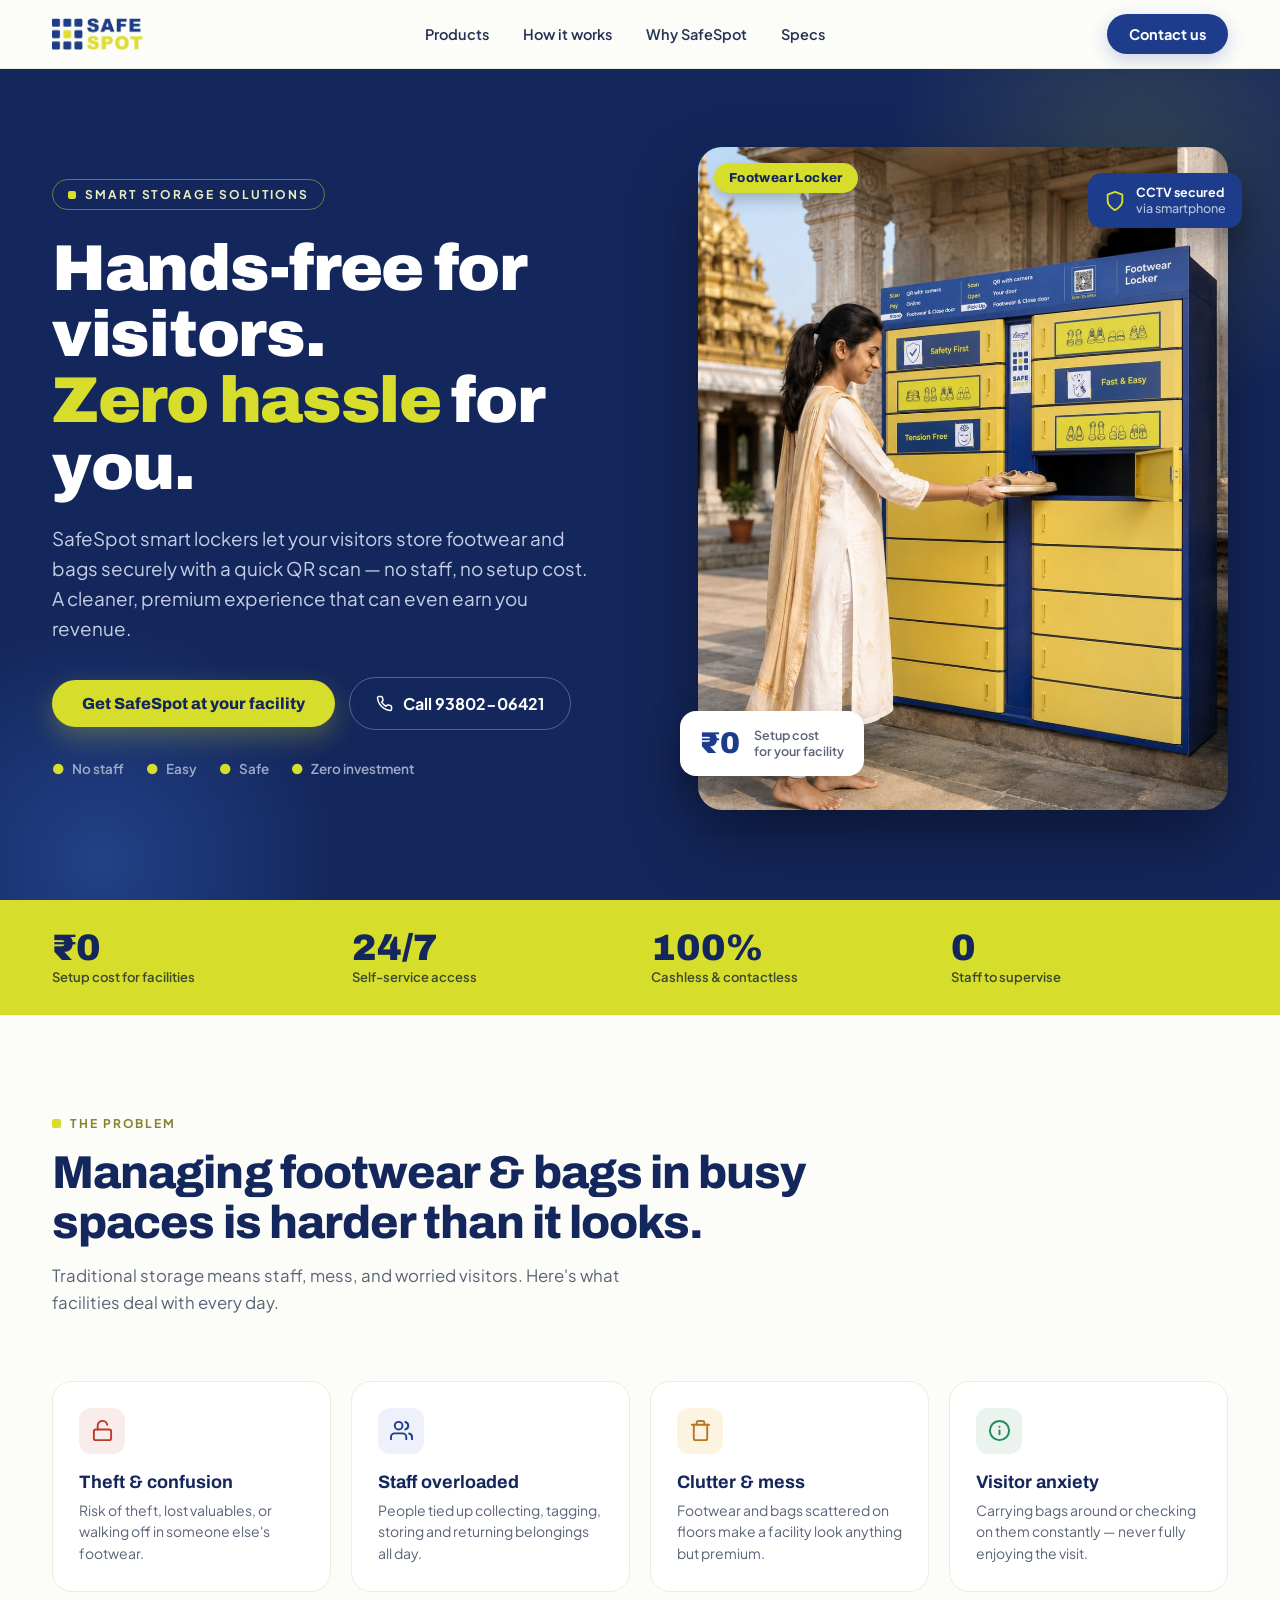
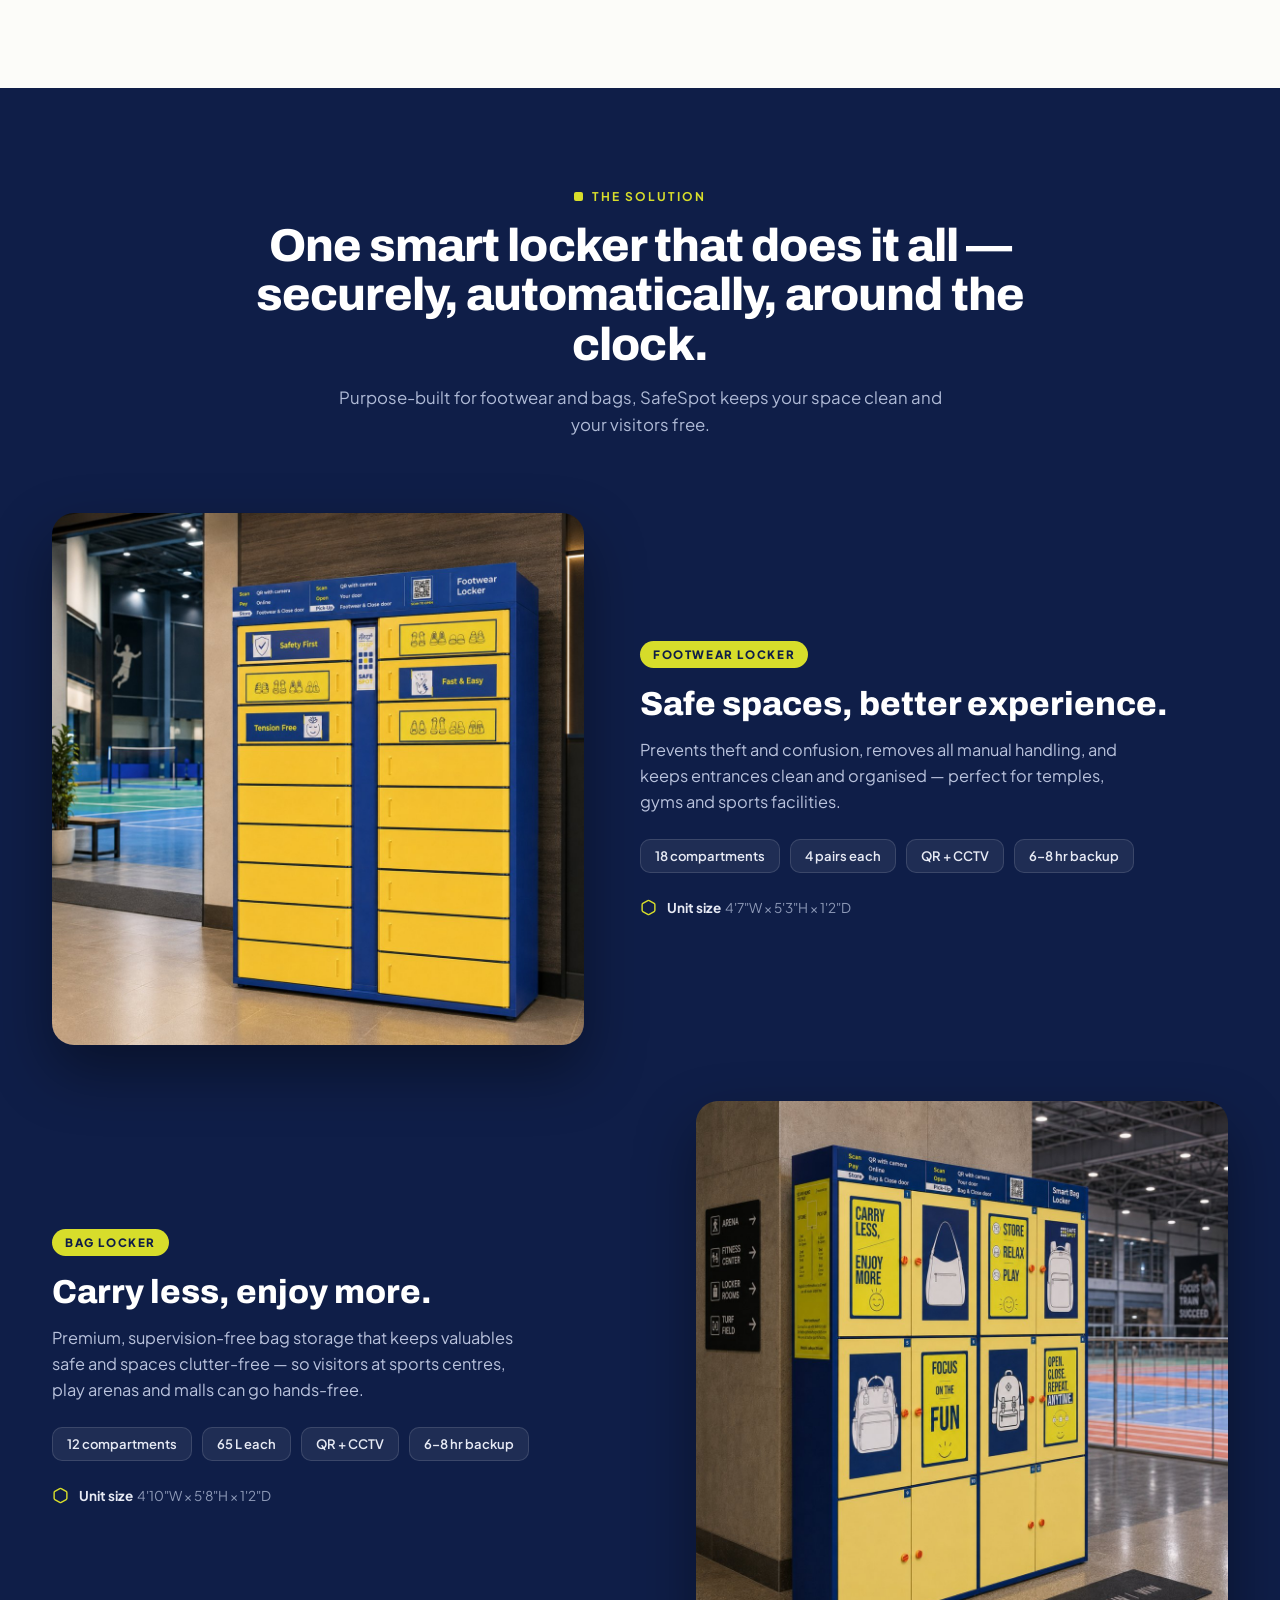
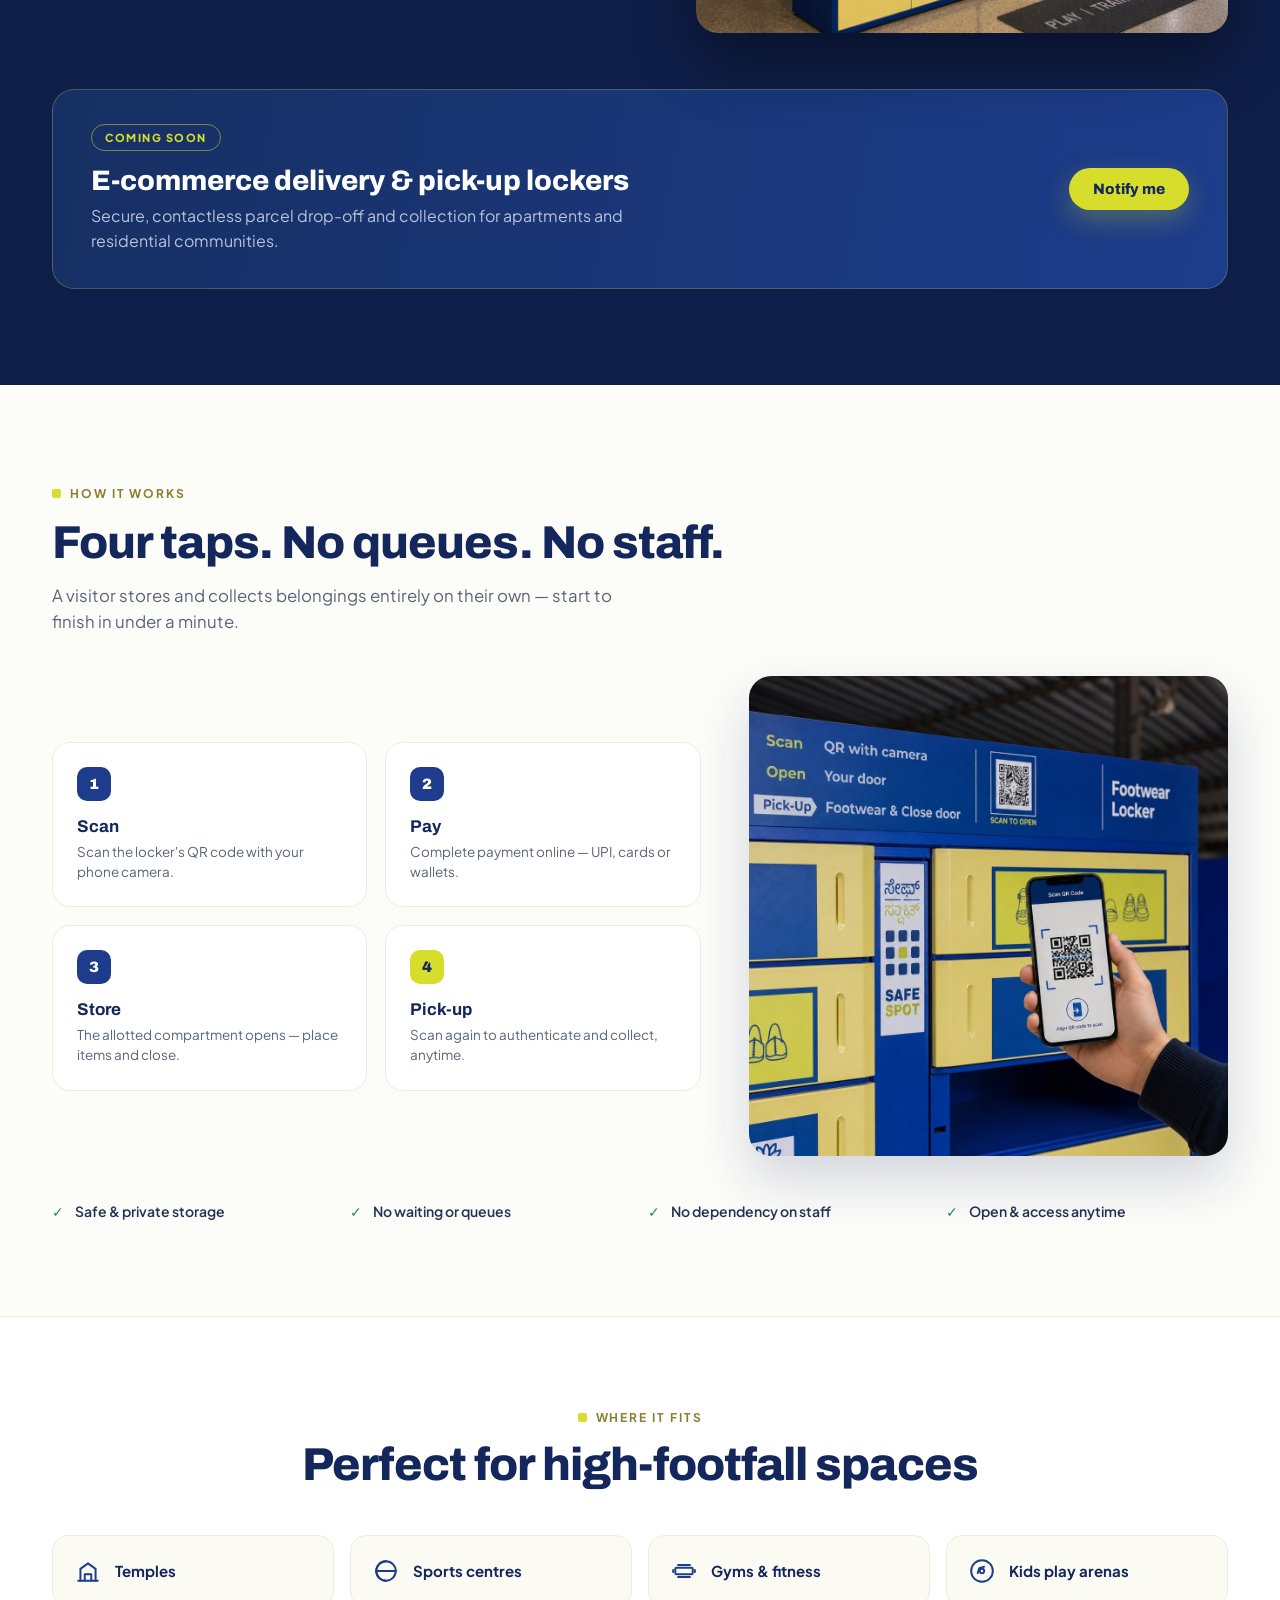
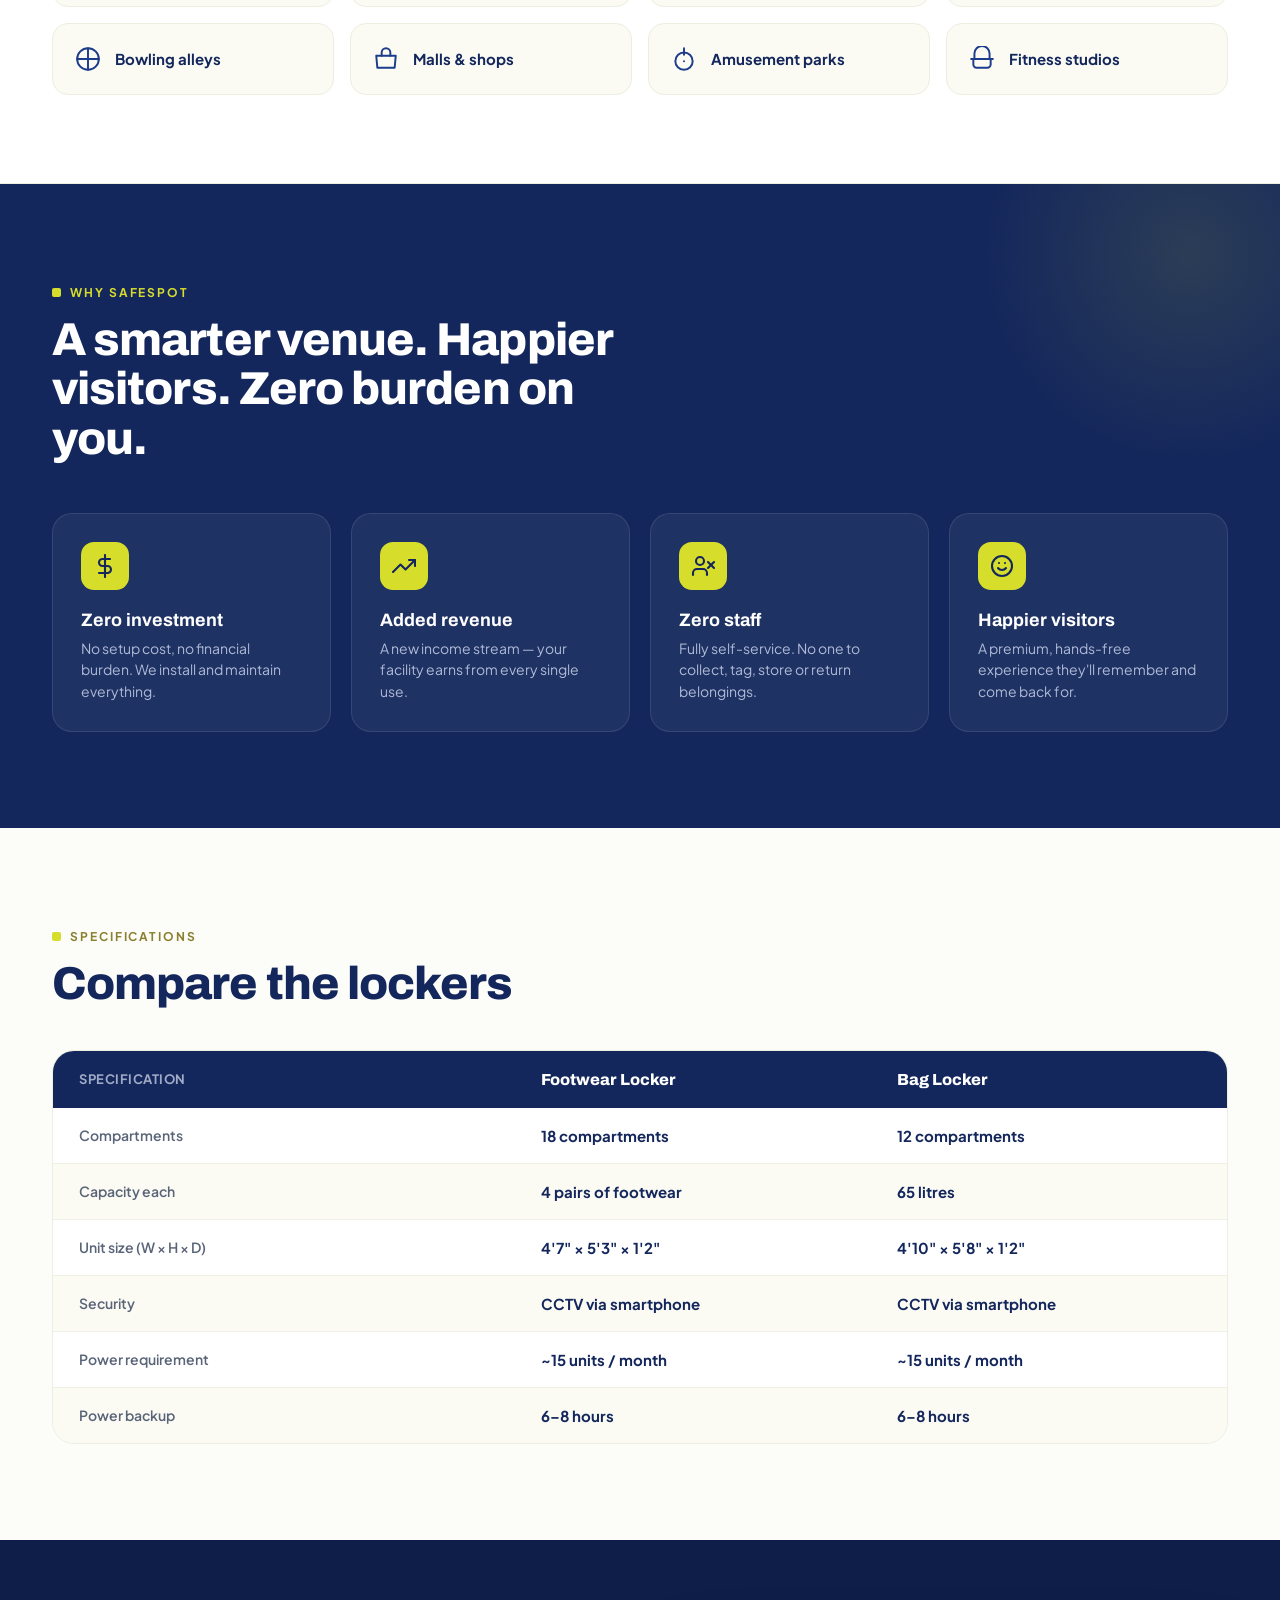
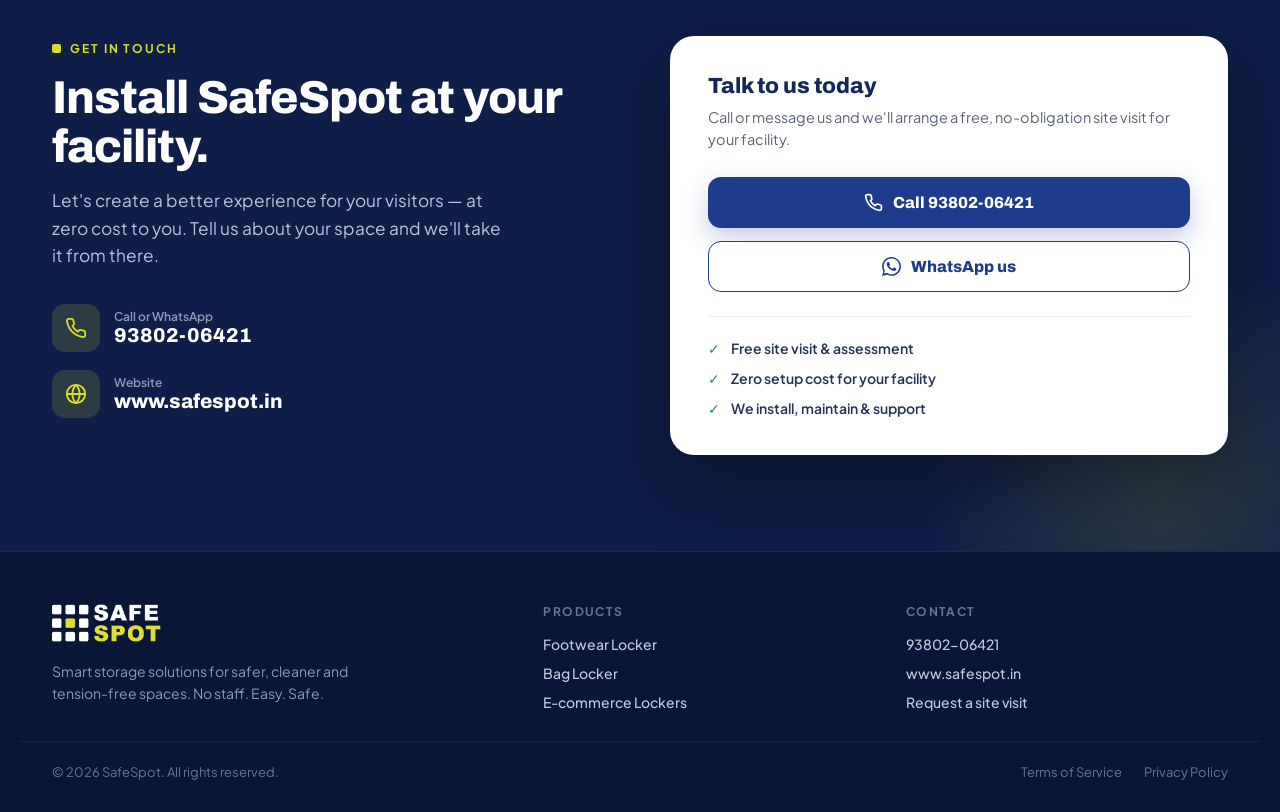
==== index.html @ 0acc73a3 "Initial site upload" ====
<!DOCTYPE html>
<html lang="en">
<head>
  <meta charset="utf-8">
  <meta name="viewport" content="width=device-width, initial-scale=1">
  <title>SafeSpot — Smart Self-Service Lockers for Footwear & Bags</title>
  <meta name="description" content="SafeSpot smart lockers let your visitors store footwear and bags securely with a quick QR scan — no staff, no setup cost. Zero investment for your facility.">

  <!-- Open Graph / social preview -->
  <meta property="og:title" content="SafeSpot — Smart Self-Service Lockers">
  <meta property="og:description" content="Hands-free for visitors. Zero hassle for you. Smart footwear & bag lockers at zero setup cost.">
  <meta property="og:type" content="website">
  <meta property="og:url" content="https://www.safespot.in">
  <meta property="og:image" content="https://www.safespot.in/assets/footwear-hero.jpg">

  <link rel="icon" type="image/png" href="assets/safespot-logo-crop.png">

  <!--
    PHONE NUMBER appears in 5 places below (hero CTA, contact link, contact card
    Call + WhatsApp buttons, footer). To change it, search this file for the digits
    "9380206421" (links) and "93802-06421" (display text) and update all occurrences.
  -->

  <link rel="preconnect" href="https://fonts.googleapis.com">
  <link rel="preconnect" href="https://fonts.gstatic.com" crossorigin>
  <link href="https://fonts.googleapis.com/css2?family=Archivo:wght@600;700;800;900&family=Plus+Jakarta+Sans:wght@400;500;600;700&display=swap" rel="stylesheet">
  <link rel="stylesheet" href="styles.css">
</head>
<body>

  <!-- ===================== NAV ===================== -->
  <header class="site-header">
    <nav class="container nav">
      <a href="#top" class="nav__logo"><img src="assets/safespot-logo-crop.png" alt="SafeSpot"></a>
      <div class="nav__links">
        <a href="#products">Products</a>
        <a href="#how">How it works</a>
        <a href="#why">Why SafeSpot</a>
        <a href="#specs">Specs</a>
      </div>
      <a href="#contact" class="btn btn--navy-pill">Contact us</a>
    </nav>
  </header>

  <!-- ===================== HERO ===================== -->
  <section id="top" class="hero">
    <span class="hero__glow hero__glow--lime" aria-hidden="true"></span>
    <span class="hero__glow hero__glow--blue" aria-hidden="true"></span>
    <div class="container hero__grid">
      <div class="hero__copy">
        <div class="eyebrow eyebrow--pill">
          <span class="eyebrow__dot"></span>
          <span class="eyebrow__text eyebrow__text--lime">Smart Storage Solutions</span>
        </div>
        <h1 class="hero__title">Hands-free for visitors.<br><span class="accent">Zero hassle</span> for you.</h1>
        <p class="hero__sub">SafeSpot smart lockers let your visitors store footwear and bags securely with a quick QR scan — no staff, no setup cost. A cleaner, premium experience that can even earn you revenue.</p>
        <div class="hero__cta cta-row">
          <a href="#contact" class="btn btn--lime">Get SafeSpot at your facility</a>
          <a href="tel:+919380206421" class="btn btn--ghost">
            <svg width="17" height="17" viewBox="0 0 24 24" fill="none" stroke="currentColor" stroke-width="2.1" stroke-linecap="round" stroke-linejoin="round"><path d="M22 16.92v3a2 2 0 0 1-2.18 2 19.79 19.79 0 0 1-8.63-3.07 19.5 19.5 0 0 1-6-6 19.79 19.79 0 0 1-3.07-8.67A2 2 0 0 1 4.11 2h3a2 2 0 0 1 2 1.72c.13.96.36 1.9.69 2.81a2 2 0 0 1-.45 2.11L8.09 9.91a16 16 0 0 0 6 6l1.27-1.27a2 2 0 0 1 2.11-.45c.91.33 1.85.56 2.81.69A2 2 0 0 1 22 16.92z"/></svg>
            Call 93802-06421
          </a>
        </div>
        <div class="hero__trust">
          <span><span class="bullet">●</span> No staff</span>
          <span><span class="bullet">●</span> Easy</span>
          <span><span class="bullet">●</span> Safe</span>
          <span><span class="bullet">●</span> Zero investment</span>
        </div>
      </div>
      <div class="hero__media">
        <div class="hero__image hero__carousel" aria-label="SafeSpot lockers in use">
          <div class="hero__track">
            <figure class="hero__slide">
              <img src="assets/footwear-hero.jpg" alt="Visitor using a SafeSpot footwear locker">
              <figcaption class="hero__slide-label">Footwear Locker</figcaption>
            </figure>
            <figure class="hero__slide">
              <img src="assets/bag-hero.jpg" alt="Visitor using a SafeSpot bag locker">
              <figcaption class="hero__slide-label">Bag Locker</figcaption>
            </figure>
          </div>
        </div>
        <div class="hero__badge hero__badge--cost">
          <div class="hero__badge-num">₹0</div>
          <div class="hero__badge-label">Setup cost<br>for your facility</div>
        </div>
        <div class="hero__badge hero__badge--secure">
          <svg width="22" height="22" viewBox="0 0 24 24" fill="none" stroke="#D7DD2B" stroke-width="2" stroke-linecap="round" stroke-linejoin="round"><path d="M12 22s8-4 8-10V5l-8-3-8 3v7c0 6 8 10 8 10z"/></svg>
          <div>CCTV secured<br><span class="muted">via smartphone</span></div>
        </div>
      </div>
    </div>
  </section>

  <!-- ===================== STATS BAND ===================== -->
  <section class="stats">
    <div class="container stats__grid">
      <div class="stat"><div class="stat__num">₹0</div><div class="stat__label">Setup cost for facilities</div></div>
      <div class="stat"><div class="stat__num">24/7</div><div class="stat__label">Self-service access</div></div>
      <div class="stat"><div class="stat__num">100%</div><div class="stat__label">Cashless &amp; contactless</div></div>
      <div class="stat"><div class="stat__num">0</div><div class="stat__label">Staff to supervise</div></div>
    </div>
  </section>

  <!-- ===================== PROBLEM ===================== -->
  <section class="section problem">
    <div class="container problem__head">
      <div class="eyebrow"><span class="eyebrow__dot"></span><span class="eyebrow__text eyebrow__text--olive">The problem</span></div>
      <h2 class="section__title">Managing footwear &amp; bags in busy spaces is harder than it looks.</h2>
      <p class="section__sub">Traditional storage means staff, mess, and worried visitors. Here's what facilities deal with every day.</p>
    </div>
    <div class="container card-grid card-grid--4">
      <article class="card">
        <div class="icon-chip" style="background:#FBECEC;">
          <svg width="23" height="23" viewBox="0 0 24 24" fill="none" stroke="#C0392B" stroke-width="2" stroke-linecap="round" stroke-linejoin="round"><rect x="3" y="11" width="18" height="11" rx="2"/><path d="M7 11V7a5 5 0 0 1 9.9-1"/></svg>
        </div>
        <h3 class="card__title">Theft &amp; confusion</h3>
        <p class="card__body">Risk of theft, lost valuables, or walking off in someone else's footwear.</p>
      </article>
      <article class="card">
        <div class="icon-chip" style="background:#EEF1FB;">
          <svg width="23" height="23" viewBox="0 0 24 24" fill="none" stroke="#1D3C8B" stroke-width="2" stroke-linecap="round" stroke-linejoin="round"><path d="M17 21v-2a4 4 0 0 0-4-4H5a4 4 0 0 0-4 4v2"/><circle cx="9" cy="7" r="4"/><path d="M23 21v-2a4 4 0 0 0-3-3.87"/><path d="M16 3.13a4 4 0 0 1 0 7.75"/></svg>
        </div>
        <h3 class="card__title">Staff overloaded</h3>
        <p class="card__body">People tied up collecting, tagging, storing and returning belongings all day.</p>
      </article>
      <article class="card">
        <div class="icon-chip" style="background:#FDF3E1;">
          <svg width="23" height="23" viewBox="0 0 24 24" fill="none" stroke="#B7791F" stroke-width="2" stroke-linecap="round" stroke-linejoin="round"><path d="M3 6h18"/><path d="M19 6v14a2 2 0 0 1-2 2H7a2 2 0 0 1-2-2V6"/><path d="M8 6V4a2 2 0 0 1 2-2h4a2 2 0 0 1 2 2v2"/></svg>
        </div>
        <h3 class="card__title">Clutter &amp; mess</h3>
        <p class="card__body">Footwear and bags scattered on floors make a facility look anything but premium.</p>
      </article>
      <article class="card">
        <div class="icon-chip" style="background:#EAF3EE;">
          <svg width="23" height="23" viewBox="0 0 24 24" fill="none" stroke="#1F8A5B" stroke-width="2" stroke-linecap="round" stroke-linejoin="round"><circle cx="12" cy="12" r="10"/><path d="M12 16v-4"/><path d="M12 8h.01"/></svg>
        </div>
        <h3 class="card__title">Visitor anxiety</h3>
        <p class="card__body">Carrying bags around or checking on them constantly — never fully enjoying the visit.</p>
      </article>
    </div>
  </section>

  <!-- ===================== PRODUCTS ===================== -->
  <section id="products" class="products">
    <div class="container products__head">
      <div class="eyebrow eyebrow--center"><span class="eyebrow__dot"></span><span class="eyebrow__text eyebrow__text--lime">The solution</span></div>
      <h2 class="section__title section__title--light">One smart locker that does it all — securely, automatically, around the clock.</h2>
      <p class="section__sub section__sub--light">Purpose-built for footwear and bags, SafeSpot keeps your space clean and your visitors free.</p>
    </div>

    <!-- Footwear -->
    <div class="container product-row__wrap">
      <div class="product-row">
        <div class="product-row__media">
          <img src="assets/footwear-product.jpg" alt="SafeSpot Footwear Locker">
        </div>
        <div class="product-row__copy">
          <span class="pill-label">Footwear Locker</span>
          <h3 class="product-row__title">Safe spaces, better experience.</h3>
          <p class="product-row__body">Prevents theft and confusion, removes all manual handling, and keeps entrances clean and organised — perfect for temples, gyms and sports facilities.</p>
          <div class="spec-chips">
            <span class="spec-chip">18 compartments</span>
            <span class="spec-chip">4 pairs each</span>
            <span class="spec-chip">QR + CCTV</span>
            <span class="spec-chip">6–8 hr backup</span>
          </div>
          <div class="unit-size">
            <svg width="17" height="17" viewBox="0 0 24 24" fill="none" stroke="#D7DD2B" stroke-width="2" stroke-linecap="round" stroke-linejoin="round"><path d="M21 16V8a2 2 0 0 0-1-1.73l-7-4a2 2 0 0 0-2 0l-7 4A2 2 0 0 0 3 8v8a2 2 0 0 0 1 1.73l7 4a2 2 0 0 0 2 0l7-4A2 2 0 0 0 21 16z"/></svg>
            <span><strong>Unit size</strong>&nbsp; 4'7"W × 5'3"H × 1'2"D</span>
          </div>
        </div>
      </div>
    </div>

    <!-- Bag -->
    <div class="container product-row__wrap">
      <div class="product-row product-row--reverse">
        <div class="product-row__copy">
          <span class="pill-label">Bag Locker</span>
          <h3 class="product-row__title">Carry less, enjoy more.</h3>
          <p class="product-row__body">Premium, supervision-free bag storage that keeps valuables safe and spaces clutter-free — so visitors at sports centres, play arenas and malls can go hands-free.</p>
          <div class="spec-chips">
            <span class="spec-chip">12 compartments</span>
            <span class="spec-chip">65 L each</span>
            <span class="spec-chip">QR + CCTV</span>
            <span class="spec-chip">6–8 hr backup</span>
          </div>
          <div class="unit-size">
            <svg width="17" height="17" viewBox="0 0 24 24" fill="none" stroke="#D7DD2B" stroke-width="2" stroke-linecap="round" stroke-linejoin="round"><path d="M21 16V8a2 2 0 0 0-1-1.73l-7-4a2 2 0 0 0-2 0l-7 4A2 2 0 0 0 3 8v8a2 2 0 0 0 1 1.73l7 4a2 2 0 0 0 2 0l7-4A2 2 0 0 0 21 16z"/></svg>
            <span><strong>Unit size</strong>&nbsp; 4'10"W × 5'8"H × 1'2"D</span>
          </div>
        </div>
        <div class="product-row__media">
          <img src="assets/bag-product.jpg" alt="SafeSpot Smart Bag Locker">
        </div>
      </div>
    </div>

    <!-- E-commerce teaser (provisional placeholder — remove this whole block to hide) -->
    <div class="container product-row__wrap product-row__wrap--last">
      <div class="ecom">
        <div class="ecom__copy">
          <span class="pill-label pill-label--outline">Coming soon</span>
          <h3 class="ecom__title">E-commerce delivery &amp; pick-up lockers</h3>
          <p class="ecom__body">Secure, contactless parcel drop-off and collection for apartments and residential communities.</p>
        </div>
        <a href="#contact" class="btn btn--lime btn--sm">Notify me</a>
      </div>
    </div>
  </section>

  <!-- ===================== HOW IT WORKS ===================== -->
  <section id="how" class="section how">
    <div class="container how__head">
      <div class="eyebrow"><span class="eyebrow__dot"></span><span class="eyebrow__text eyebrow__text--olive">How it works</span></div>
      <h2 class="section__title">Four taps. No queues. No staff.</h2>
      <p class="section__sub">A visitor stores and collects belongings entirely on their own — start to finish in under a minute.</p>
    </div>
    <div class="container how__grid">
      <div class="steps">
        <div class="step">
          <div class="step__num">1</div>
          <h3 class="step__title">Scan</h3>
          <p class="step__body">Scan the locker's QR code with your phone camera.</p>
        </div>
        <div class="step">
          <div class="step__num">2</div>
          <h3 class="step__title">Pay</h3>
          <p class="step__body">Complete payment online — UPI, cards or wallets.</p>
        </div>
        <div class="step">
          <div class="step__num">3</div>
          <h3 class="step__title">Store</h3>
          <p class="step__body">The allotted compartment opens — place items and close.</p>
        </div>
        <div class="step">
          <div class="step__num step__num--lime">4</div>
          <h3 class="step__title">Pick-up</h3>
          <p class="step__body">Scan again to authenticate and collect, anytime.</p>
        </div>
      </div>
      <div class="how__image">
        <img src="assets/footwear-scan.jpg" alt="Scanning a SafeSpot locker QR code">
      </div>
    </div>
    <div class="container check-row">
      <div class="check"><span class="check__tick">✓</span> Safe &amp; private storage</div>
      <div class="check"><span class="check__tick">✓</span> No waiting or queues</div>
      <div class="check"><span class="check__tick">✓</span> No dependency on staff</div>
      <div class="check"><span class="check__tick">✓</span> Open &amp; access anytime</div>
    </div>
  </section>

  <!-- ===================== BEST SUITED FOR ===================== -->
  <section class="section venues">
    <div class="container">
      <div class="venues__head">
        <div class="eyebrow eyebrow--center"><span class="eyebrow__dot"></span><span class="eyebrow__text eyebrow__text--olive">Where it fits</span></div>
        <h2 class="section__title">Perfect for high-footfall spaces</h2>
      </div>
      <div class="venues__grid">
        <div class="venue">
          <svg width="26" height="26" viewBox="0 0 24 24" fill="none" stroke="#1D3C8B" stroke-width="1.8" stroke-linecap="round" stroke-linejoin="round"><path d="M3 21h18"/><path d="M5 21V10l7-5 7 5v11"/><path d="M9 21v-6h6v6"/></svg>
          <span>Temples</span>
        </div>
        <div class="venue">
          <svg width="26" height="26" viewBox="0 0 24 24" fill="none" stroke="#1D3C8B" stroke-width="1.8" stroke-linecap="round" stroke-linejoin="round"><circle cx="12" cy="12" r="9"/><path d="M12 3a9 9 0 0 0 0 18"/><path d="M3 12h18"/></svg>
          <span>Sports centres</span>
        </div>
        <div class="venue">
          <svg width="26" height="26" viewBox="0 0 24 24" fill="none" stroke="#1D3C8B" stroke-width="1.8" stroke-linecap="round" stroke-linejoin="round"><path d="M6.5 6.5h11"/><path d="M6.5 17.5h11"/><rect x="4" y="9" width="16" height="6" rx="1"/><path d="M2 11v2"/><path d="M22 11v2"/></svg>
          <span>Gyms &amp; fitness</span>
        </div>
        <div class="venue">
          <svg width="26" height="26" viewBox="0 0 24 24" fill="none" stroke="#1D3C8B" stroke-width="1.8" stroke-linecap="round" stroke-linejoin="round"><circle cx="12" cy="12" r="10"/><path d="m8 14 1.5-4.5L14 8"/><circle cx="12" cy="12" r="2"/></svg>
          <span>Kids play arenas</span>
        </div>
        <div class="venue">
          <svg width="26" height="26" viewBox="0 0 24 24" fill="none" stroke="#1D3C8B" stroke-width="1.8" stroke-linecap="round" stroke-linejoin="round"><circle cx="12" cy="12" r="10"/><path d="M12 2v20"/><path d="M2 12h20"/></svg>
          <span>Bowling alleys</span>
        </div>
        <div class="venue">
          <svg width="26" height="26" viewBox="0 0 24 24" fill="none" stroke="#1D3C8B" stroke-width="1.8" stroke-linecap="round" stroke-linejoin="round"><path d="M3 9h18l-1 11H4L3 9z"/><path d="M8 9V6a4 4 0 0 1 8 0v3"/></svg>
          <span>Malls &amp; shops</span>
        </div>
        <div class="venue">
          <svg width="26" height="26" viewBox="0 0 24 24" fill="none" stroke="#1D3C8B" stroke-width="1.8" stroke-linecap="round" stroke-linejoin="round"><path d="M12 2v6"/><circle cx="12" cy="14" r="8"/><path d="M12 14h.01"/></svg>
          <span>Amusement parks</span>
        </div>
        <div class="venue">
          <svg width="26" height="26" viewBox="0 0 24 24" fill="none" stroke="#1D3C8B" stroke-width="1.8" stroke-linecap="round" stroke-linejoin="round"><path d="M2 12h20"/><path d="M5 12V7a7 7 0 0 1 14 0v5"/><path d="M4 12v5a3 3 0 0 0 3 3h10a3 3 0 0 0 3-3v-5"/></svg>
          <span>Fitness studios</span>
        </div>
      </div>
    </div>
  </section>

  <!-- ===================== WHY SAFESPOT ===================== -->
  <section id="why" class="why">
    <span class="why__glow" aria-hidden="true"></span>
    <div class="container why__inner">
      <div class="why__head">
        <div class="eyebrow"><span class="eyebrow__dot"></span><span class="eyebrow__text eyebrow__text--lime">Why SafeSpot</span></div>
        <h2 class="section__title section__title--light">A smarter venue. Happier visitors. Zero burden on you.</h2>
      </div>
      <div class="why__grid">
        <article class="why-card">
          <div class="why-card__chip">
            <svg width="24" height="24" viewBox="0 0 24 24" fill="none" stroke="#14275C" stroke-width="2.1" stroke-linecap="round" stroke-linejoin="round"><line x1="12" y1="1" x2="12" y2="23"/><path d="M17 5H9.5a3.5 3.5 0 0 0 0 7h5a3.5 3.5 0 0 1 0 7H6"/></svg>
          </div>
          <h3 class="why-card__title">Zero investment</h3>
          <p class="why-card__body">No setup cost, no financial burden. We install and maintain everything.</p>
        </article>
        <article class="why-card">
          <div class="why-card__chip">
            <svg width="24" height="24" viewBox="0 0 24 24" fill="none" stroke="#14275C" stroke-width="2.1" stroke-linecap="round" stroke-linejoin="round"><path d="M23 6l-9.5 9.5-5-5L1 18"/><path d="M17 6h6v6"/></svg>
          </div>
          <h3 class="why-card__title">Added revenue</h3>
          <p class="why-card__body">A new income stream — your facility earns from every single use.</p>
        </article>
        <article class="why-card">
          <div class="why-card__chip">
            <svg width="24" height="24" viewBox="0 0 24 24" fill="none" stroke="#14275C" stroke-width="2.1" stroke-linecap="round" stroke-linejoin="round"><path d="M16 21v-2a4 4 0 0 0-4-4H6a4 4 0 0 0-4 4v2"/><circle cx="9" cy="7" r="4"/><line x1="17" y1="8" x2="23" y2="14"/><line x1="23" y1="8" x2="17" y2="14"/></svg>
          </div>
          <h3 class="why-card__title">Zero staff</h3>
          <p class="why-card__body">Fully self-service. No one to collect, tag, store or return belongings.</p>
        </article>
        <article class="why-card">
          <div class="why-card__chip">
            <svg width="24" height="24" viewBox="0 0 24 24" fill="none" stroke="#14275C" stroke-width="2.1" stroke-linecap="round" stroke-linejoin="round"><path d="M8 14s1.5 2 4 2 4-2 4-2"/><line x1="9" y1="9" x2="9.01" y2="9"/><line x1="15" y1="9" x2="15.01" y2="9"/><circle cx="12" cy="12" r="10"/></svg>
          </div>
          <h3 class="why-card__title">Happier visitors</h3>
          <p class="why-card__body">A premium, hands-free experience they'll remember and come back for.</p>
        </article>
      </div>
    </div>
  </section>

  <!-- ===================== SPECS ===================== -->
  <section id="specs" class="section specs">
    <div class="container">
      <div class="specs__head">
        <div class="eyebrow"><span class="eyebrow__dot"></span><span class="eyebrow__text eyebrow__text--olive">Specifications</span></div>
        <h2 class="section__title">Compare the lockers</h2>
      </div>
      <div class="specs__scroll">
        <div class="specs__table">
          <div class="specs__row specs__row--head">
            <div class="specs__cell specs__cell--spec">Specification</div>
            <div class="specs__cell specs__cell--col">Footwear Locker</div>
            <div class="specs__cell specs__cell--col">Bag Locker</div>
          </div>
          <div class="specs__row">
            <div class="specs__cell specs__cell--label">Compartments</div>
            <div class="specs__cell specs__cell--val">18 compartments</div>
            <div class="specs__cell specs__cell--val">12 compartments</div>
          </div>
          <div class="specs__row specs__row--alt">
            <div class="specs__cell specs__cell--label">Capacity each</div>
            <div class="specs__cell specs__cell--val">4 pairs of footwear</div>
            <div class="specs__cell specs__cell--val">65 litres</div>
          </div>
          <div class="specs__row">
            <div class="specs__cell specs__cell--label">Unit size (W × H × D)</div>
            <div class="specs__cell specs__cell--val">4'7" × 5'3" × 1'2"</div>
            <div class="specs__cell specs__cell--val">4'10" × 5'8" × 1'2"</div>
          </div>
          <div class="specs__row specs__row--alt">
            <div class="specs__cell specs__cell--label">Security</div>
            <div class="specs__cell specs__cell--val">CCTV via smartphone</div>
            <div class="specs__cell specs__cell--val">CCTV via smartphone</div>
          </div>
          <div class="specs__row">
            <div class="specs__cell specs__cell--label">Power requirement</div>
            <div class="specs__cell specs__cell--val">~15 units / month</div>
            <div class="specs__cell specs__cell--val">~15 units / month</div>
          </div>
          <div class="specs__row specs__row--alt">
            <div class="specs__cell specs__cell--label">Power backup</div>
            <div class="specs__cell specs__cell--val">6–8 hours</div>
            <div class="specs__cell specs__cell--val">6–8 hours</div>
          </div>
        </div>
      </div>
    </div>
  </section>

  <!-- ===================== CONTACT ===================== -->
  <section id="contact" class="contact">
    <span class="contact__glow" aria-hidden="true"></span>
    <div class="container contact__grid">
      <div class="contact__copy">
        <div class="eyebrow"><span class="eyebrow__dot"></span><span class="eyebrow__text eyebrow__text--lime">Get in touch</span></div>
        <h2 class="section__title section__title--light">Install SafeSpot at your facility.</h2>
        <p class="contact__sub">Let's create a better experience for your visitors — at zero cost to you. Tell us about your space and we'll take it from there.</p>
        <a href="tel:+919380206421" class="contact__line">
          <span class="contact__icon">
            <svg width="22" height="22" viewBox="0 0 24 24" fill="none" stroke="#D7DD2B" stroke-width="2" stroke-linecap="round" stroke-linejoin="round"><path d="M22 16.92v3a2 2 0 0 1-2.18 2 19.79 19.79 0 0 1-8.63-3.07 19.5 19.5 0 0 1-6-6 19.79 19.79 0 0 1-3.07-8.67A2 2 0 0 1 4.11 2h3a2 2 0 0 1 2 1.72c.13.96.36 1.9.69 2.81a2 2 0 0 1-.45 2.11L8.09 9.91a16 16 0 0 0 6 6l1.27-1.27a2 2 0 0 1 2.11-.45c.91.33 1.85.56 2.81.69A2 2 0 0 1 22 16.92z"/></svg>
          </span>
          <span><span class="contact__line-label">Call or WhatsApp</span><span class="contact__line-value">93802-06421</span></span>
        </a>
        <div class="contact__line">
          <span class="contact__icon">
            <svg width="22" height="22" viewBox="0 0 24 24" fill="none" stroke="#D7DD2B" stroke-width="2" stroke-linecap="round" stroke-linejoin="round"><circle cx="12" cy="12" r="10"/><line x1="2" y1="12" x2="22" y2="12"/><path d="M12 2a15.3 15.3 0 0 1 4 10 15.3 15.3 0 0 1-4 10 15.3 15.3 0 0 1-4-10 15.3 15.3 0 0 1 4-10z"/></svg>
          </span>
          <span><span class="contact__line-label">Website</span><span class="contact__line-value">www.safespot.in</span></span>
        </div>
      </div>

      <div class="contact__card">
        <h3 class="contact__card-title">Talk to us today</h3>
        <p class="contact__card-sub">Call or message us and we'll arrange a free, no-obligation site visit for your facility.</p>
        <a href="tel:+919380206421" class="btn btn--navy-block">
          <svg width="19" height="19" viewBox="0 0 24 24" fill="none" stroke="currentColor" stroke-width="2.1" stroke-linecap="round" stroke-linejoin="round"><path d="M22 16.92v3a2 2 0 0 1-2.18 2 19.79 19.79 0 0 1-8.63-3.07 19.5 19.5 0 0 1-6-6 19.79 19.79 0 0 1-3.07-8.67A2 2 0 0 1 4.11 2h3a2 2 0 0 1 2 1.72c.13.96.36 1.9.69 2.81a2 2 0 0 1-.45 2.11L8.09 9.91a16 16 0 0 0 6 6l1.27-1.27a2 2 0 0 1 2.11-.45c.91.33 1.85.56 2.81.69A2 2 0 0 1 22 16.92z"/></svg>
          Call 93802-06421
        </a>
        <a href="https://wa.me/919380206421" target="_blank" rel="noopener" class="btn btn--wa-block">
          <svg width="19" height="19" viewBox="0 0 24 24" fill="currentColor"><path d="M.057 24l1.687-6.163a11.867 11.867 0 0 1-1.587-5.946C.16 5.335 5.495 0 12.05 0a11.817 11.817 0 0 1 8.413 3.488 11.824 11.824 0 0 1 3.48 8.414c-.003 6.557-5.338 11.892-11.893 11.892a11.9 11.9 0 0 1-5.688-1.448L.057 24zm6.597-3.807c1.676.995 3.276 1.591 5.392 1.592 5.448 0 9.886-4.434 9.889-9.885.002-5.462-4.415-9.89-9.881-9.892-5.452 0-9.887 4.434-9.889 9.884a9.86 9.86 0 0 0 1.512 5.26l-.999 3.648 3.685-.967zm11.387-5.464c-.074-.124-.272-.198-.57-.347-.297-.149-1.758-.868-2.031-.967-.272-.099-.47-.149-.669.149-.198.297-.768.967-.941 1.165-.173.198-.347.223-.644.074-.297-.149-1.255-.462-2.39-1.475-.883-.788-1.48-1.761-1.653-2.059-.173-.297-.018-.458.13-.606.134-.133.297-.347.446-.521.151-.172.2-.296.3-.495.099-.198.05-.372-.025-.521-.075-.148-.669-1.611-.916-2.206-.242-.579-.487-.501-.669-.51l-.57-.01c-.198 0-.52.074-.792.372s-1.04 1.016-1.04 2.479 1.065 2.876 1.213 3.074c.149.198 2.095 3.2 5.076 4.487.709.306 1.263.489 1.694.626.712.226 1.36.194 1.872.118.571-.085 1.758-.719 2.006-1.413.248-.694.248-1.289.173-1.413z"/></svg>
          WhatsApp us
        </a>
        <div class="contact__reassure">
          <div class="check"><span class="check__tick">✓</span> Free site visit &amp; assessment</div>
          <div class="check"><span class="check__tick">✓</span> Zero setup cost for your facility</div>
          <div class="check"><span class="check__tick">✓</span> We install, maintain &amp; support</div>
        </div>
      </div>
    </div>
  </section>

  <!-- ===================== FOOTER ===================== -->
  <footer class="footer">
    <div class="container footer__grid">
      <div>
        <img src="assets/safespot-logo-white.png" alt="SafeSpot" class="footer__logo">
        <p class="footer__tagline">Smart storage solutions for safer, cleaner and tension-free spaces. No staff. Easy. Safe.</p>
      </div>
      <div>
        <div class="footer__heading">Products</div>
        <div class="footer__links">
          <a href="#products">Footwear Locker</a>
          <a href="#products">Bag Locker</a>
          <a href="#products">E-commerce Lockers</a>
        </div>
      </div>
      <div>
        <div class="footer__heading">Contact</div>
        <div class="footer__links">
          <a href="tel:+919380206421">93802-06421</a>
          <span class="footer__text">www.safespot.in</span>
          <a href="#contact">Request a site visit</a>
        </div>
      </div>
    </div>
    <div class="container footer__bar">
      <span>© 2026 SafeSpot. All rights reserved.</span>
      <div class="footer__legal">
        <a href="terms.html">Terms of Service</a>
        <a href="privacy.html">Privacy Policy</a>
      </div>
    </div>
  </footer>

</body>
</html>
---- styles.css ----
/* =====================================================================
   SafeSpot Landing — styles
   Brand: navy + lime only. Fonts: Archivo (display) + Plus Jakarta Sans (body).
   Tokens defined once below; everything else references them.
   ===================================================================== */

:root {
  /* Navy ramp */
  --navy:        #1D3C8B;  /* primary: buttons, links, icons */
  --navy-deep:   #14275C;  /* hero / why bg, dark headings, table header */
  --navy-deeper: #0F1E48;  /* products / contact bg */
  --navy-darkest:#0A1638;  /* footer bg */

  /* Lime accent */
  --lime:        #D7DD2B;
  --lime-hover:  #E6EC3A;

  /* Surfaces & lines */
  --page:        #FCFCF9;
  --surface:     #FBFBF4;
  --card-border: #ECEEDF;
  --row-line:    #F0F1E6;

  /* Text */
  --text:        #162038;
  --text-strong: #14275C;
  --text-muted:  #5A6478;
  --on-dark:     #FFFFFF;
  --muted-dark:  #AFBAD6;
  --muted-dark-2:#B9C2DC;
  --muted-dark-3:#9FAAC6;

  /* Accents */
  --green:       #1F8A5B;
  --olive:       #8A7F2E;

  /* Type */
  --font-display: 'Archivo', system-ui, sans-serif;
  --font-body:    'Plus Jakarta Sans', system-ui, sans-serif;

  /* Shape */
  --r-card: 20px;
  --r-img:  22px;
  --r-pill: 999px;

  /* Shadows */
  --sh-img-dark:  0 26px 60px rgba(0,0,0,0.4);
  --sh-img-light: 0 24px 54px rgba(20,39,92,0.18);
  --sh-cta-lime:  0 10px 26px rgba(215,221,43,0.28);
  --sh-cta-navy:  0 10px 24px rgba(29,60,139,0.25);
  --sh-badge:     0 18px 40px rgba(0,0,0,0.28);
}

/* ---------- Base ---------- */
* { box-sizing: border-box; }
html { scroll-behavior: smooth; }
body {
  margin: 0;
  font-family: var(--font-body);
  color: var(--text);
  background: var(--page);
  -webkit-font-smoothing: antialiased;
  overflow-x: hidden;
}
img { display: block; max-width: 100%; }
a { color: inherit; }
::selection { background: var(--lime); color: var(--navy-deep); }

/* Offset in-page anchors for the sticky header */
:where(#products, #how, #why, #specs, #contact, #top) { scroll-margin-top: 76px; }

/* ---------- Layout primitives ---------- */
.container {
  max-width: 1240px;
  margin: 0 auto;
  padding-left: 32px;
  padding-right: 32px;
}
.section { background: var(--page); }
.muted { color: var(--muted-dark-2); font-weight: 500; }
.accent { color: var(--lime); }

.section__title {
  font-family: var(--font-display);
  font-weight: 800;
  font-size: clamp(1.9rem, 3.6vw, 2.9rem);
  line-height: 1.08;
  letter-spacing: -0.02em;
  color: var(--text-strong);
  margin: 0 0 14px;
  max-width: 760px;
}
.section__title--light { color: var(--on-dark); }
.section__sub {
  font-size: 1.05rem;
  line-height: 1.6;
  color: var(--text-muted);
  max-width: 620px;
  margin: 0;
}
.section__sub--light { color: var(--muted-dark); }

/* ---------- Eyebrow ---------- */
.eyebrow {
  display: inline-flex;
  align-items: center;
  gap: 9px;
  margin-bottom: 16px;
}
.eyebrow--center { justify-content: center; }
.eyebrow--pill {
  padding: 7px 15px;
  border: 1px solid rgba(215,221,43,0.45);
  border-radius: var(--r-pill);
  margin-bottom: 26px;
}
.eyebrow__dot { width: 9px; height: 9px; border-radius: 2px; background: var(--lime); flex-shrink: 0; }
.eyebrow--pill .eyebrow__dot { width: 8px; height: 8px; }
.eyebrow__text {
  font-size: 12px;
  font-weight: 700;
  letter-spacing: 0.16em;
  text-transform: uppercase;
  white-space: nowrap;
}
.eyebrow__text--olive { color: var(--olive); }
.eyebrow__text--lime  { color: var(--lime); }
.eyebrow--pill .eyebrow__text--lime { color: #E8ECC0; }

/* ---------- Buttons ---------- */
.btn {
  display: inline-flex;
  align-items: center;
  justify-content: center;
  gap: 10px;
  text-decoration: none;
  font-family: var(--font-body);
  cursor: pointer;
  transition: background .15s ease, color .15s ease, border-color .15s ease;
}
.btn--navy-pill {
  background: var(--navy);
  color: #fff;
  font-weight: 700;
  font-size: 14.5px;
  padding: 11px 22px;
  border-radius: var(--r-pill);
  box-shadow: 0 6px 18px rgba(29,60,139,0.22);
}
.btn--navy-pill:hover { background: var(--navy-deep); }

.btn--lime {
  background: var(--lime);
  color: var(--navy-deep);
  font-family: var(--font-display);
  font-weight: 800;
  font-size: 16px;
  padding: 15px 30px;
  border-radius: var(--r-pill);
  box-shadow: var(--sh-cta-lime);
}
.btn--lime:hover { background: var(--lime-hover); }
.btn--sm { padding: 13px 24px; font-size: 15px; white-space: nowrap; }

.btn--ghost {
  color: #fff;
  font-weight: 700;
  font-size: 16px;
  padding: 15px 26px;
  border-radius: var(--r-pill);
  border: 1px solid rgba(255,255,255,0.28);
  white-space: nowrap;
}
.btn--ghost:hover { border-color: var(--lime); color: var(--lime); }

.btn--navy-block {
  width: 100%;
  background: var(--navy);
  color: #fff;
  font-family: var(--font-display);
  font-weight: 800;
  font-size: 16px;
  padding: 16px;
  border-radius: 13px;
  box-shadow: var(--sh-cta-navy);
  margin-bottom: 13px;
}
.btn--navy-block:hover { background: var(--navy-deep); }

.btn--wa-block {
  width: 100%;
  background: #fff;
  color: var(--navy);
  font-family: var(--font-display);
  font-weight: 800;
  font-size: 16px;
  padding: 15px;
  border: 1.5px solid var(--navy);
  border-radius: 13px;
  margin-bottom: 24px;
}
.btn--wa-block:hover { background: #F2F5FE; }

/* ---------- Nav ---------- */
.site-header {
  position: sticky;
  top: 0;
  z-index: 60;
  background: rgba(252,252,249,0.9);
  backdrop-filter: blur(14px);
  -webkit-backdrop-filter: blur(14px);
  border-bottom: 1px solid var(--card-border);
}
.nav {
  display: flex;
  align-items: center;
  justify-content: space-between;
  gap: 24px;
  padding-top: 14px;
  padding-bottom: 14px;
}
.nav__logo { display: flex; align-items: center; }
.nav__logo img { height: 32px; width: auto; }
.nav__links { display: flex; align-items: center; gap: 34px; }
.nav__links a {
  text-decoration: none;
  color: #243254;
  font-weight: 600;
  font-size: 14.5px;
  transition: color .15s ease;
}
.nav__links a:hover { color: var(--lime); }

/* ---------- Hero ---------- */
.hero { position: relative; background: var(--navy-deep); color: #fff; overflow: hidden; }
.hero__glow { position: absolute; border-radius: 50%; pointer-events: none; }
.hero__glow--lime {
  top: -160px; right: -120px; width: 520px; height: 520px;
  background: radial-gradient(circle, rgba(215,221,43,0.16), transparent 68%);
}
.hero__glow--blue {
  bottom: -200px; left: -140px; width: 480px; height: 480px;
  background: radial-gradient(circle, rgba(46,86,170,0.55), transparent 70%);
}
.hero__grid {
  position: relative;
  padding-top: 78px;
  padding-bottom: 90px;
  display: grid;
  grid-template-columns: 1.05fr 0.95fr;
  gap: 60px;
  align-items: center;
}
.hero__title {
  font-family: var(--font-display);
  font-weight: 900;
  font-size: clamp(2.4rem, 5.2vw, 4.05rem);
  line-height: 1.02;
  letter-spacing: -0.02em;
  margin: 0 0 22px;
}
.hero__sub {
  font-size: clamp(1rem, 1.5vw, 1.18rem);
  line-height: 1.6;
  color: #C5CEE4;
  max-width: 540px;
  margin: 0 0 34px;
}
.hero__cta { margin-bottom: 30px; }
.cta-row { display: flex; align-items: center; gap: 14px; flex-wrap: wrap; }
.hero__trust {
  display: flex; align-items: center; gap: 22px; flex-wrap: wrap;
  color: var(--muted-dark-3); font-size: 13.5px; font-weight: 600;
}
.hero__trust span { display: inline-flex; align-items: center; gap: 8px; }
.hero__trust .bullet { color: var(--lime); }

.hero__media { position: relative; }
.hero__image {
  position: relative;
  border-radius: 24px;
  overflow: hidden;
  box-shadow: 0 30px 70px rgba(0,0,0,0.4);
  aspect-ratio: 4 / 5;
}
.hero__image img { width: 100%; height: 100%; object-fit: cover; }

/* Auto-scrolling hero carousel: footwear <-> bag locker */
.hero__track {
  display: flex;
  width: 200%;
  height: 100%;
  animation: hero-scroll 12s ease-in-out infinite;
}
.hero__carousel:hover .hero__track { animation-play-state: paused; }
.hero__slide {
  position: relative;
  flex: 0 0 50%;
  width: 50%;
  height: 100%;
  margin: 0;
}
.hero__slide img { width: 100%; height: 100%; object-fit: cover; object-position: center; }
.hero__slide-label {
  position: absolute;
  top: 16px;
  left: 16px;
  font-family: var(--font-display);
  font-weight: 800;
  font-size: 13px;
  letter-spacing: 0.03em;
  color: var(--navy-deep);
  background: var(--lime);
  padding: 8px 15px;
  border-radius: var(--r-pill);
  box-shadow: 0 6px 16px rgba(0,0,0,0.22);
}

@keyframes hero-scroll {
  0%,  38% { transform: translateX(0); }
  50%, 88% { transform: translateX(-50%); }
  100%     { transform: translateX(0); }
}

/* Respect users who prefer reduced motion: hold on the first slide */
@media (prefers-reduced-motion: reduce) {
  .hero__track { animation: none; }
}
.hero__badge {
  position: absolute;
  display: flex;
  align-items: center;
  gap: 14px;
  box-shadow: var(--sh-badge);
}
.hero__badge--cost {
  left: -18px; bottom: 34px;
  background: #fff; color: var(--navy-deep);
  border-radius: 16px; padding: 16px 20px;
}
.hero__badge-num { font-family: var(--font-display); font-weight: 900; font-size: 30px; color: var(--navy); line-height: 1; }
.hero__badge-label { font-size: 12.5px; font-weight: 600; color: var(--text-muted); line-height: 1.3; }
.hero__badge--secure {
  right: -14px; top: 26px;
  background: var(--navy); color: #fff;
  border-radius: 14px; padding: 12px 16px;
  gap: 10px;
  box-shadow: 0 16px 34px rgba(0,0,0,0.3);
  font-size: 12.5px; font-weight: 700; line-height: 1.25;
}
.hero__badge--secure .muted { font-weight: 500; color: var(--muted-dark-2); }

/* ---------- Stats band ---------- */
.stats { background: var(--lime); }
.stats__grid {
  display: grid;
  grid-template-columns: repeat(4, 1fr);
  gap: 22px;
  padding-top: 30px;
  padding-bottom: 30px;
}
.stat { display: flex; flex-direction: column; gap: 3px; }
.stat__num {
  font-family: var(--font-display);
  font-weight: 900;
  font-size: clamp(1.7rem, 3vw, 2.3rem);
  color: var(--navy-deep);
  line-height: 1;
}
.stat__label { font-size: 13px; font-weight: 600; color: #3C4A2E; }

/* ---------- Problem ---------- */
.problem__head { padding-top: 96px; padding-bottom: 30px; }
.problem__head .eyebrow { margin-bottom: 18px; }
.card-grid {
  display: grid;
  gap: 20px;
  padding-bottom: 96px;
}
.card-grid--4 { grid-template-columns: repeat(4, 1fr); padding-top: 34px; }
.card {
  background: #fff;
  border: 1px solid var(--card-border);
  border-radius: var(--r-card);
  padding: 26px;
}
.icon-chip {
  width: 46px; height: 46px;
  border-radius: 12px;
  display: flex; align-items: center; justify-content: center;
  margin-bottom: 18px;
}
.card__title { font-family: var(--font-display); font-weight: 700; font-size: 18px; color: var(--text-strong); margin: 0 0 8px; }
.card__body { font-size: 14px; line-height: 1.55; color: var(--text-muted); margin: 0; }

/* ---------- Products ---------- */
.products { background: var(--navy-deeper); color: #fff; }
.products__head {
  padding-top: 96px;
  padding-bottom: 18px;
  text-align: center;
}
.products__head .eyebrow { margin-bottom: 18px; }
.products__head .section__title { margin-left: auto; margin-right: auto; max-width: 780px; }
.products__head .section__sub { margin-left: auto; margin-right: auto; }

.product-row__wrap { padding-top: 56px; }
.product-row__wrap--last { padding-bottom: 96px; }
.product-row {
  display: grid;
  grid-template-columns: 0.95fr 1.05fr;
  gap: 56px;
  align-items: center;
}
.product-row--reverse { grid-template-columns: 1.05fr 0.95fr; }
.product-row__media {
  position: relative;
  border-radius: var(--r-img);
  overflow: hidden;
  box-shadow: var(--sh-img-dark);
  aspect-ratio: 1 / 1;
}
.product-row__media img { width: 100%; height: 100%; object-fit: cover; }
.product-row__title {
  font-family: var(--font-display);
  font-weight: 800;
  font-size: clamp(1.6rem, 2.6vw, 2.2rem);
  line-height: 1.1;
  margin: 0 0 14px;
}
.product-row__body { font-size: 1.02rem; line-height: 1.6; color: var(--muted-dark-2); margin: 0 0 24px; max-width: 480px; }

.pill-label {
  display: inline-block;
  font-size: 11.5px;
  font-weight: 800;
  letter-spacing: 0.14em;
  text-transform: uppercase;
  color: var(--navy-deeper);
  background: var(--lime);
  padding: 6px 13px;
  border-radius: var(--r-pill);
  margin-bottom: 18px;
}
.pill-label--outline {
  color: var(--lime);
  background: transparent;
  border: 1px solid rgba(215,221,43,0.5);
  font-size: 11px;
  margin-bottom: 14px;
}

.spec-chips { display: flex; flex-wrap: wrap; gap: 10px; margin-bottom: 26px; }
.spec-chip {
  font-size: 13px;
  font-weight: 600;
  color: #E7EAF4;
  background: rgba(255,255,255,0.07);
  border: 1px solid rgba(255,255,255,0.12);
  padding: 8px 14px;
  border-radius: 10px;
}
.unit-size { display: flex; align-items: center; gap: 10px; font-size: 13.5px; color: #8E9AB8; }
.unit-size strong { color: #E7EAF4; font-weight: 700; }

.ecom {
  display: grid;
  grid-template-columns: 1fr auto;
  gap: 30px;
  align-items: center;
  background: linear-gradient(100deg, #163063, var(--navy));
  border: 1px solid rgba(215,221,43,0.25);
  border-radius: var(--r-img);
  padding: 34px 38px;
}
.ecom__title { font-family: var(--font-display); font-weight: 800; font-size: clamp(1.4rem, 2.2vw, 1.8rem); line-height: 1.12; margin: 0 0 8px; }
.ecom__body { font-size: 1rem; line-height: 1.55; color: var(--muted-dark-2); margin: 0; max-width: 560px; }

/* ---------- How it works ---------- */
.how__head { padding-top: 96px; }
.how__head .eyebrow { margin-bottom: 18px; }
.how__head .section__title { max-width: 680px; }
.how__head .section__sub { max-width: 600px; }
.how__grid {
  display: grid;
  grid-template-columns: 1.15fr 0.85fr;
  gap: 48px;
  align-items: center;
  padding-top: 40px;
}
.steps { display: grid; grid-template-columns: 1fr 1fr; gap: 18px; }
.step {
  background: #fff;
  border: 1px solid var(--card-border);
  border-radius: 18px;
  padding: 24px;
}
.step__num {
  font-family: var(--font-display);
  font-weight: 900;
  font-size: 15px;
  color: #fff;
  background: var(--navy);
  width: 34px; height: 34px;
  border-radius: 10px;
  display: flex; align-items: center; justify-content: center;
  margin-bottom: 16px;
}
.step__num--lime { background: var(--lime); color: var(--navy-deep); }
.step__title { font-family: var(--font-display); font-weight: 700; font-size: 17px; color: var(--text-strong); margin: 0 0 6px; }
.step__body { font-size: 13.5px; line-height: 1.5; color: var(--text-muted); margin: 0; }

.how__image {
  position: relative;
  border-radius: var(--r-img);
  overflow: hidden;
  box-shadow: var(--sh-img-light);
  aspect-ratio: 1 / 1;
}
.how__image img { width: 100%; height: 100%; object-fit: cover; }

.check-row {
  display: grid;
  grid-template-columns: repeat(4, 1fr);
  gap: 16px;
  padding-top: 46px;
  padding-bottom: 96px;
}
.check { display: flex; align-items: center; gap: 11px; font-size: 14px; font-weight: 600; color: #243254; }
.check__tick { color: var(--green); flex-shrink: 0; }

/* ---------- Best suited for ---------- */
.venues {
  background: #fff;
  border-top: 1px solid var(--card-border);
  border-bottom: 1px solid var(--card-border);
}
.venues .container { padding-top: 88px; padding-bottom: 88px; }
.venues__head { text-align: center; margin-bottom: 44px; }
.venues__head .section__title { margin: 0 auto; }
.venues__grid { display: grid; grid-template-columns: repeat(4, 1fr); gap: 16px; }
.venue {
  background: var(--surface);
  border: 1px solid var(--card-border);
  border-radius: 16px;
  padding: 22px;
  display: flex;
  align-items: center;
  gap: 14px;
}
.venue svg { flex-shrink: 0; }
.venue span { font-size: 15px; font-weight: 700; color: var(--text-strong); }

/* ---------- Why SafeSpot ---------- */
.why { background: var(--navy-deep); color: #fff; position: relative; overflow: hidden; }
.why__glow {
  position: absolute; top: -140px; right: -120px; width: 420px; height: 420px;
  border-radius: 50%;
  background: radial-gradient(circle, rgba(215,221,43,0.12), transparent 70%);
  pointer-events: none;
}
.why__inner { position: relative; padding-top: 96px; padding-bottom: 96px; }
.why__head { margin-bottom: 48px; }
.why__head .eyebrow { margin-bottom: 16px; }
.why__head .section__title { max-width: 620px; }
.why__grid { display: grid; grid-template-columns: repeat(4, 1fr); gap: 20px; }
.why-card {
  background: rgba(255,255,255,0.05);
  border: 1px solid rgba(255,255,255,0.1);
  border-radius: var(--r-card);
  padding: 28px;
}
.why-card__chip {
  width: 48px; height: 48px;
  border-radius: 13px;
  background: var(--lime);
  display: flex; align-items: center; justify-content: center;
  margin-bottom: 20px;
}
.why-card__title { font-family: var(--font-display); font-weight: 700; font-size: 18px; margin: 0 0 8px; }
.why-card__body { font-size: 14px; line-height: 1.55; color: var(--muted-dark); margin: 0; }

/* ---------- Specs ---------- */
.specs .container { padding-top: 96px; padding-bottom: 96px; }
.specs__head { margin-bottom: 40px; }
.specs__head .eyebrow { margin-bottom: 16px; }
.specs__scroll {
  background: #fff;
  border: 1px solid var(--card-border);
  border-radius: var(--r-img);
  overflow: hidden;
}
.specs__row { display: grid; grid-template-columns: 1.3fr 1fr 1fr; border-bottom: 1px solid var(--row-line); }
.specs__row:last-child { border-bottom: none; }
.specs__row--head { background: var(--navy-deep); color: #fff; border-bottom: none; }
.specs__row--alt { background: var(--surface); }
.specs__cell { padding: 18px 26px; }
.specs__row--head .specs__cell { padding: 20px 26px; }
.specs__cell--spec { font-size: 13px; font-weight: 700; letter-spacing: 0.04em; text-transform: uppercase; color: var(--muted-dark-3); }
.specs__cell--col  { font-family: var(--font-display); font-weight: 800; font-size: 16px; }
.specs__cell--label { font-size: 14px; font-weight: 600; color: var(--text-muted); }
.specs__cell--val   { font-size: 15px; font-weight: 700; color: var(--text-strong); }

/* ---------- Contact ---------- */
.contact { background: var(--navy-deeper); color: #fff; position: relative; overflow: hidden; }
.contact__glow {
  position: absolute; bottom: -180px; right: -120px; width: 480px; height: 480px;
  border-radius: 50%;
  background: radial-gradient(circle, rgba(215,221,43,0.14), transparent 70%);
  pointer-events: none;
}
.contact__grid {
  position: relative;
  padding-top: 96px;
  padding-bottom: 96px;
  display: grid;
  grid-template-columns: 1fr 1fr;
  gap: 60px;
  align-items: start;
}
.contact__copy .eyebrow { margin-bottom: 18px; }
.contact__sub { font-size: 1.08rem; line-height: 1.6; color: var(--muted-dark-2); max-width: 460px; margin: 0 0 34px; }
.contact__line {
  display: flex; align-items: center; gap: 14px;
  text-decoration: none; color: inherit;
  margin-bottom: 18px;
}
.contact__icon {
  width: 48px; height: 48px;
  border-radius: 13px;
  background: rgba(215,221,43,0.15);
  display: flex; align-items: center; justify-content: center;
  flex-shrink: 0;
}
.contact__line-label { display: block; font-size: 12px; color: #8E9AB8; font-weight: 600; }
.contact__line-value { font-family: var(--font-display); font-weight: 800; font-size: 20px; color: #fff; }

.contact__card {
  background: #fff;
  color: var(--text);
  border-radius: 24px;
  padding: 38px;
  box-shadow: 0 30px 70px rgba(0,0,0,0.35);
}
.contact__card-title { font-family: var(--font-display); font-weight: 800; font-size: 22px; color: var(--text-strong); margin: 0 0 8px; }
.contact__card-sub { font-size: 14.5px; line-height: 1.55; color: var(--text-muted); margin: 0 0 26px; }
.contact__reassure {
  display: flex; flex-direction: column; gap: 12px;
  border-top: 1px solid var(--row-line);
  padding-top: 22px;
}

/* ---------- Footer ---------- */
.footer { background: var(--navy-darkest); color: #fff; border-top: 1px solid rgba(255,255,255,0.08); }
.footer__grid {
  display: grid;
  grid-template-columns: 1.4fr 1fr 1fr;
  gap: 40px;
  padding-top: 52px;
  padding-bottom: 30px;
}
.footer__logo { height: 38px; width: auto; margin-bottom: 18px; }
.footer__tagline { font-size: 14px; line-height: 1.6; color: #9098B4; max-width: 320px; margin: 0; }
.footer__heading { font-size: 12px; font-weight: 700; letter-spacing: 0.12em; text-transform: uppercase; color: #6B7398; margin-bottom: 16px; }
.footer__links { display: flex; flex-direction: column; gap: 11px; }
.footer__links a, .footer__text { text-decoration: none; color: #C3C9DD; font-size: 14px; font-weight: 500; }
.footer__links a { transition: color .15s ease; }
.footer__links a:hover { color: var(--lime); }
.footer__bar {
  border-top: 1px solid rgba(255,255,255,0.07);
  padding-top: 22px;
  padding-bottom: 32px;
  display: flex;
  justify-content: space-between;
  flex-wrap: wrap;
  gap: 10px;
}
.footer__bar span { font-size: 13px; color: #6B7398; }
.footer__legal { display: flex; gap: 22px; flex-wrap: wrap; }
.footer__legal a {
  text-decoration: none;
  font-size: 13px;
  color: #6B7398;
  transition: color .15s ease;
}
.footer__legal a:hover { color: var(--lime); }

/* =====================================================================
   Legal pages (Terms of Service / Privacy Policy)
   ===================================================================== */
.legal { background: var(--page); }
.legal__head { background: var(--navy-deep); color: #fff; }
.legal__head .container { padding-top: 60px; padding-bottom: 46px; }
.legal__back {
  display: inline-flex; align-items: center; gap: 7px;
  text-decoration: none; color: var(--muted-dark);
  font-size: 13.5px; font-weight: 600;
  margin-bottom: 22px;
  transition: color .15s ease;
}
.legal__back:hover { color: var(--lime); }
.legal__title {
  font-family: var(--font-display); font-weight: 800;
  font-size: clamp(2rem, 4vw, 2.8rem);
  letter-spacing: -0.02em; line-height: 1.06;
  margin: 0 0 12px;
}
.legal__updated { font-size: 14px; color: var(--muted-dark-3); margin: 0; }

.legal__content { max-width: 820px; margin: 0 auto; padding: 56px 32px 84px; }
.legal__content > p:first-child { margin-top: 0; }
.legal__intro { font-size: 1.06rem; line-height: 1.7; color: var(--text-muted); }
.legal__content h2 {
  font-family: var(--font-display); font-weight: 800;
  font-size: 1.35rem; color: var(--text-strong);
  letter-spacing: -0.01em;
  margin: 40px 0 12px;
}
.legal__content h3 {
  font-family: var(--font-display); font-weight: 700;
  font-size: 1.05rem; color: var(--text-strong);
  margin: 24px 0 8px;
}
.legal__content p,
.legal__content li { font-size: 15.5px; line-height: 1.72; color: #3A4660; }
.legal__content ul { padding-left: 22px; margin: 12px 0; }
.legal__content li { margin-bottom: 9px; }
.legal__content a { color: var(--navy); font-weight: 600; }
.legal__note {
  background: var(--surface);
  border: 1px solid var(--card-border);
  border-radius: 16px;
  padding: 22px 26px;
  margin: 28px 0;
}
.legal__note p { margin: 0; }
.legal__toc {
  background: #fff;
  border: 1px solid var(--card-border);
  border-radius: 16px;
  padding: 22px 26px;
  margin: 0 0 8px;
}
.legal__toc-title { font-family: var(--font-display); font-weight: 700; font-size: 14px; text-transform: uppercase; letter-spacing: 0.08em; color: var(--text-muted); margin: 0 0 12px; }
.legal__toc ol { margin: 0; padding-left: 20px; columns: 2; column-gap: 32px; }
.legal__toc li { margin-bottom: 7px; }

/* =====================================================================
   Responsive — breakpoints match the prototype (980 / 760 / 620)
   ===================================================================== */
@media (max-width: 980px) {
  .nav__links { display: none; }
  .hero__grid { grid-template-columns: 1fr; gap: 40px; }
  .product-row,
  .product-row--reverse { grid-template-columns: 1fr; gap: 36px; }
  /* On mobile the bag image should sit below its text */
  .product-row--reverse .product-row__media { order: 2; }
  .ecom { grid-template-columns: 1fr; gap: 22px; }
  .how__grid { grid-template-columns: 1fr; }
  .contact__grid { grid-template-columns: 1fr; }
  .footer__grid { grid-template-columns: 1fr; }
  .card-grid--4 { grid-template-columns: 1fr 1fr; }
  .venues__grid { grid-template-columns: 1fr 1fr; }
  .why__grid { grid-template-columns: 1fr 1fr; }
  .check-row { grid-template-columns: 1fr 1fr; }
}

@media (max-width: 760px) {
  .stats__grid { grid-template-columns: 1fr 1fr; gap: 22px 16px; }
  .specs__scroll { overflow-x: auto; -webkit-overflow-scrolling: touch; }
  .specs__table { min-width: 540px; }
}

@media (max-width: 620px) {
  .container { padding-left: 22px; padding-right: 22px; }
  .legal__toc ol { columns: 1; }
  .card-grid--4 { grid-template-columns: 1fr; }
  .venues__grid { grid-template-columns: 1fr; }
  .why__grid { grid-template-columns: 1fr; }
  .check-row { grid-template-columns: 1fr; }
  .steps { grid-template-columns: 1fr; }
  .cta-row { flex-direction: column; align-items: stretch; }
  .cta-row .btn { width: 100%; }
}
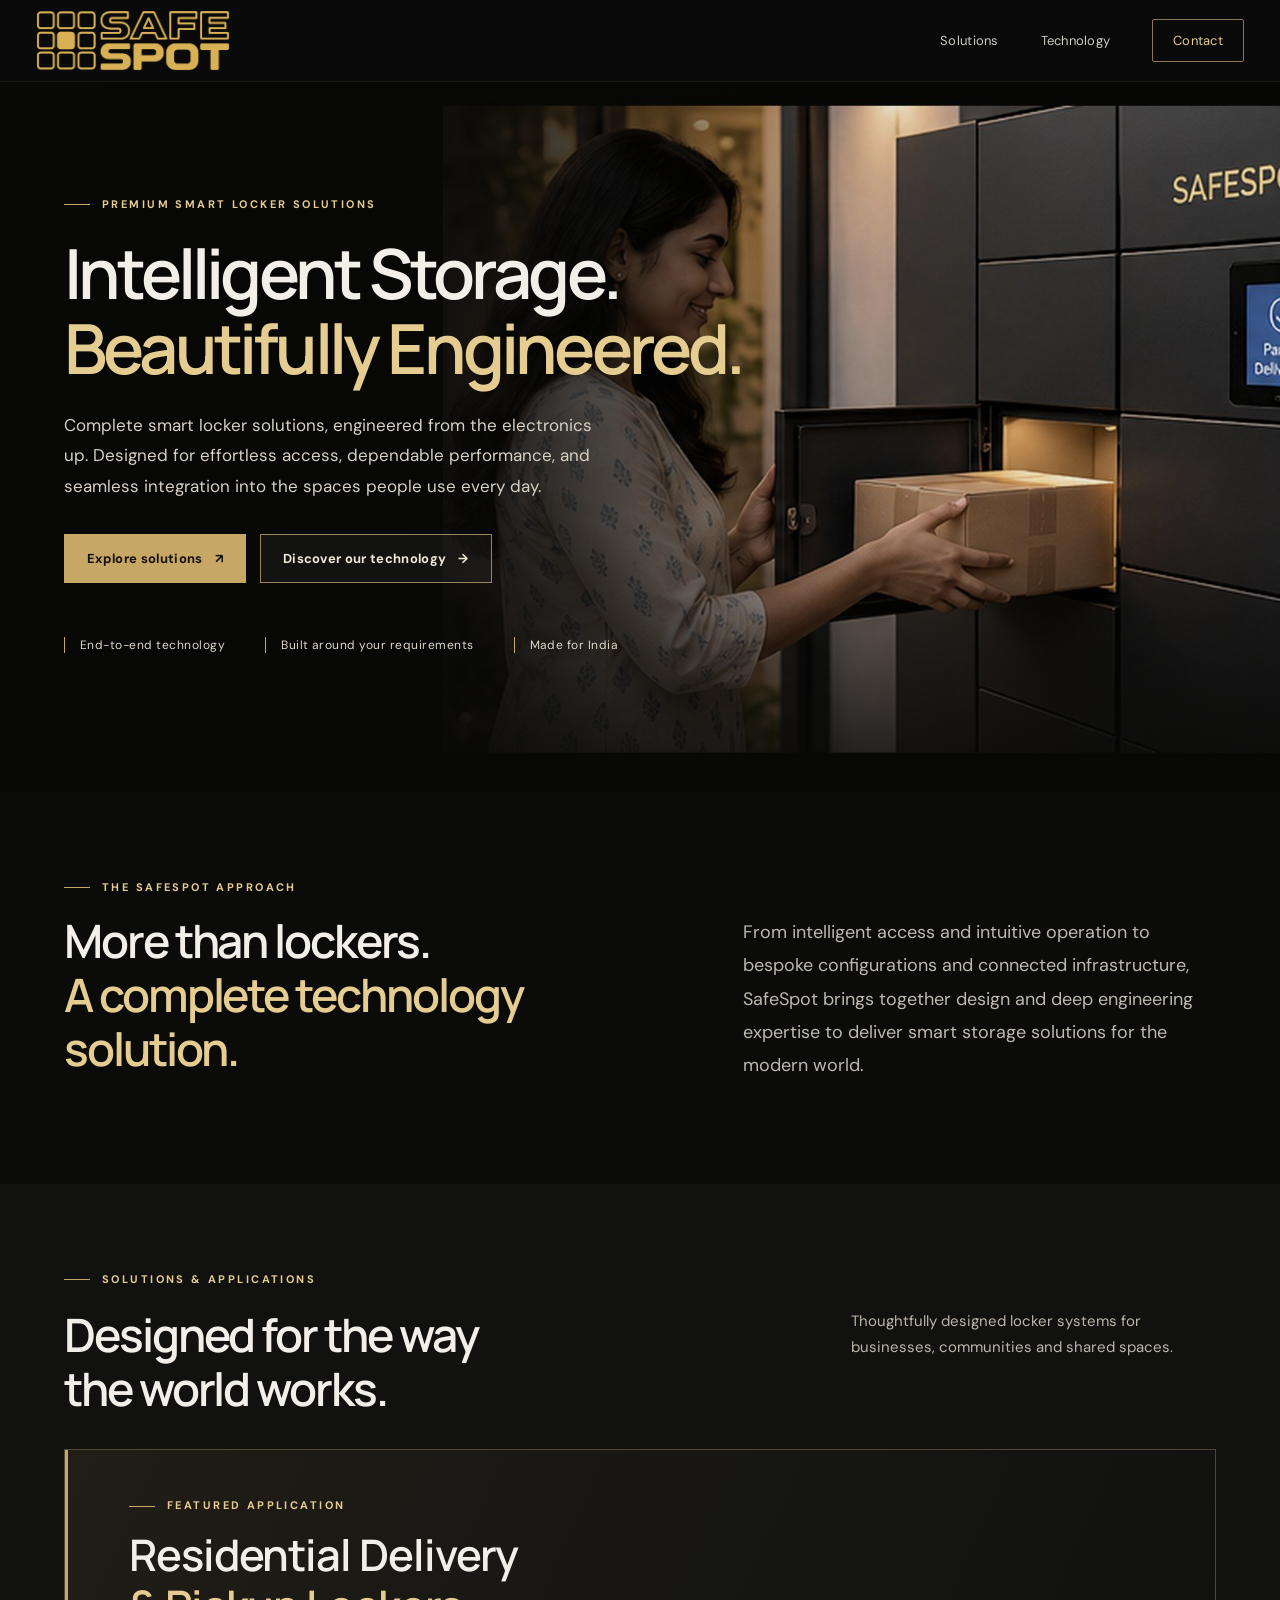
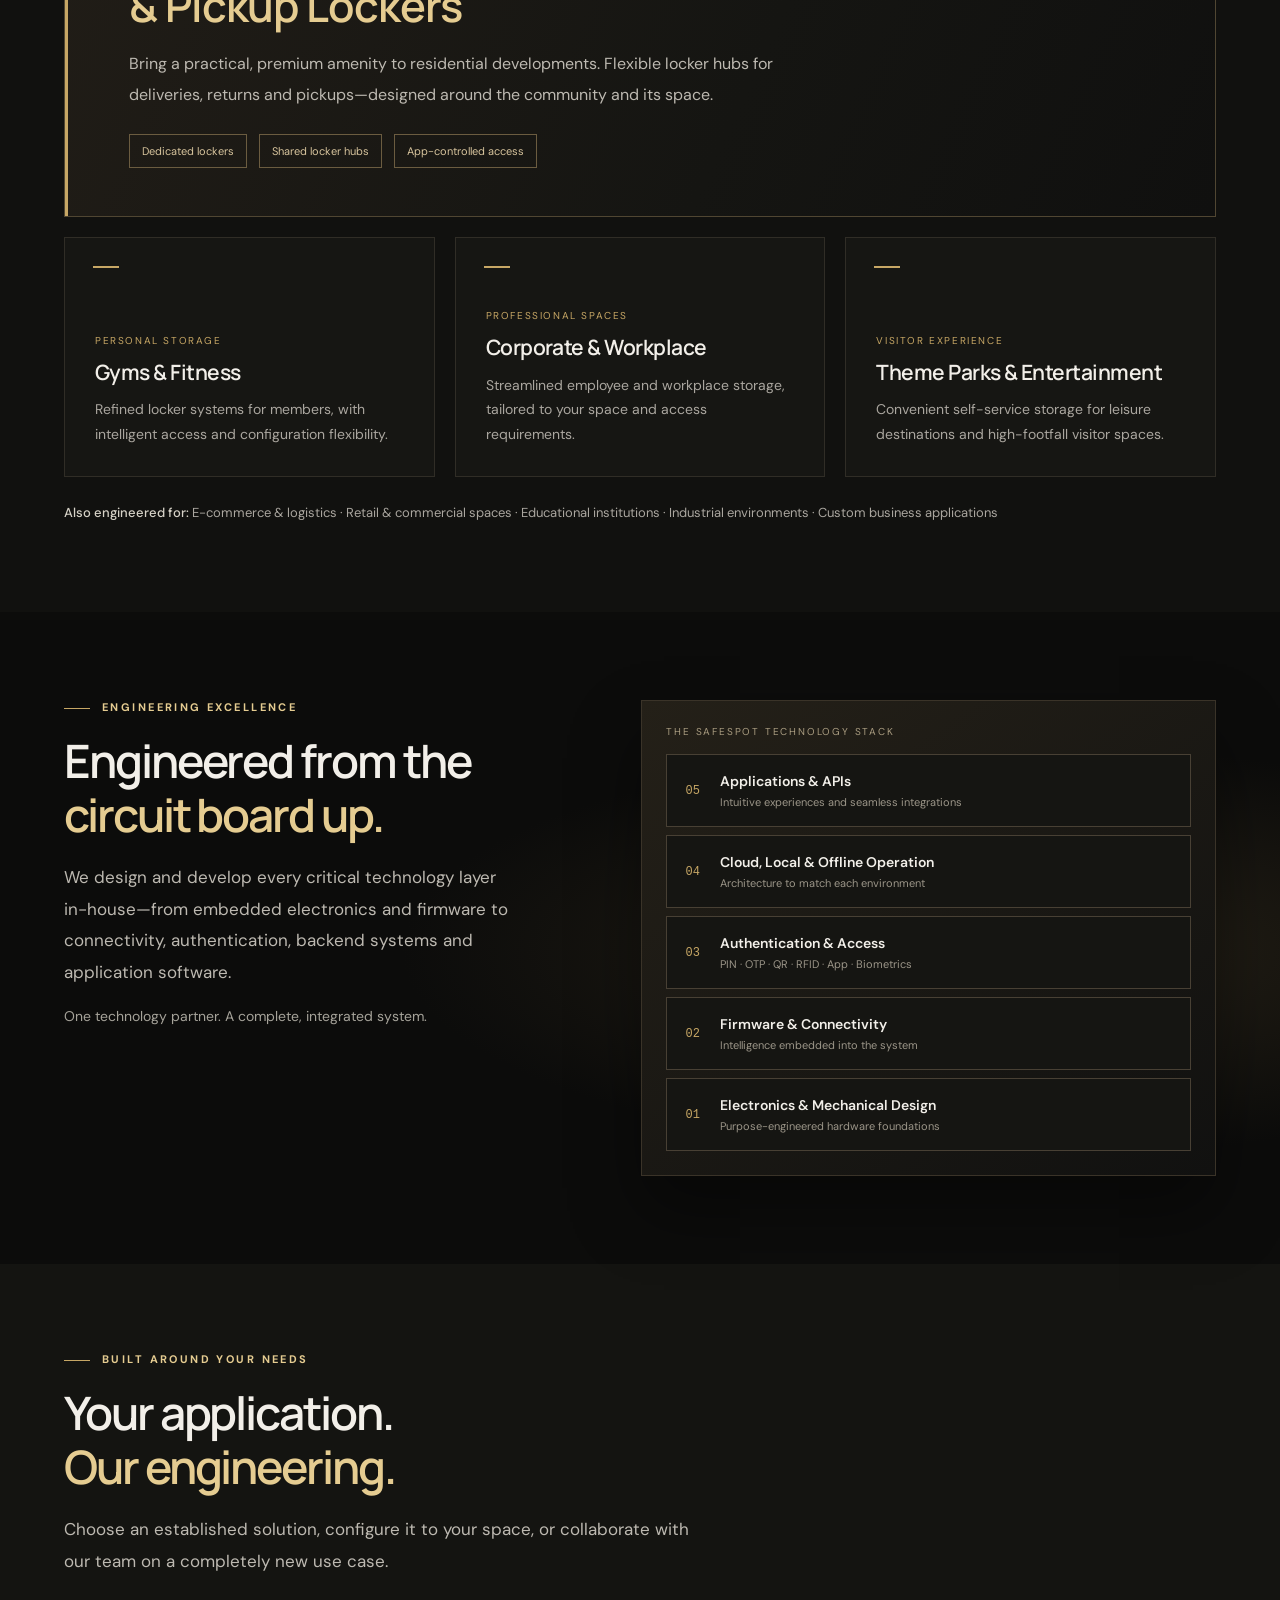
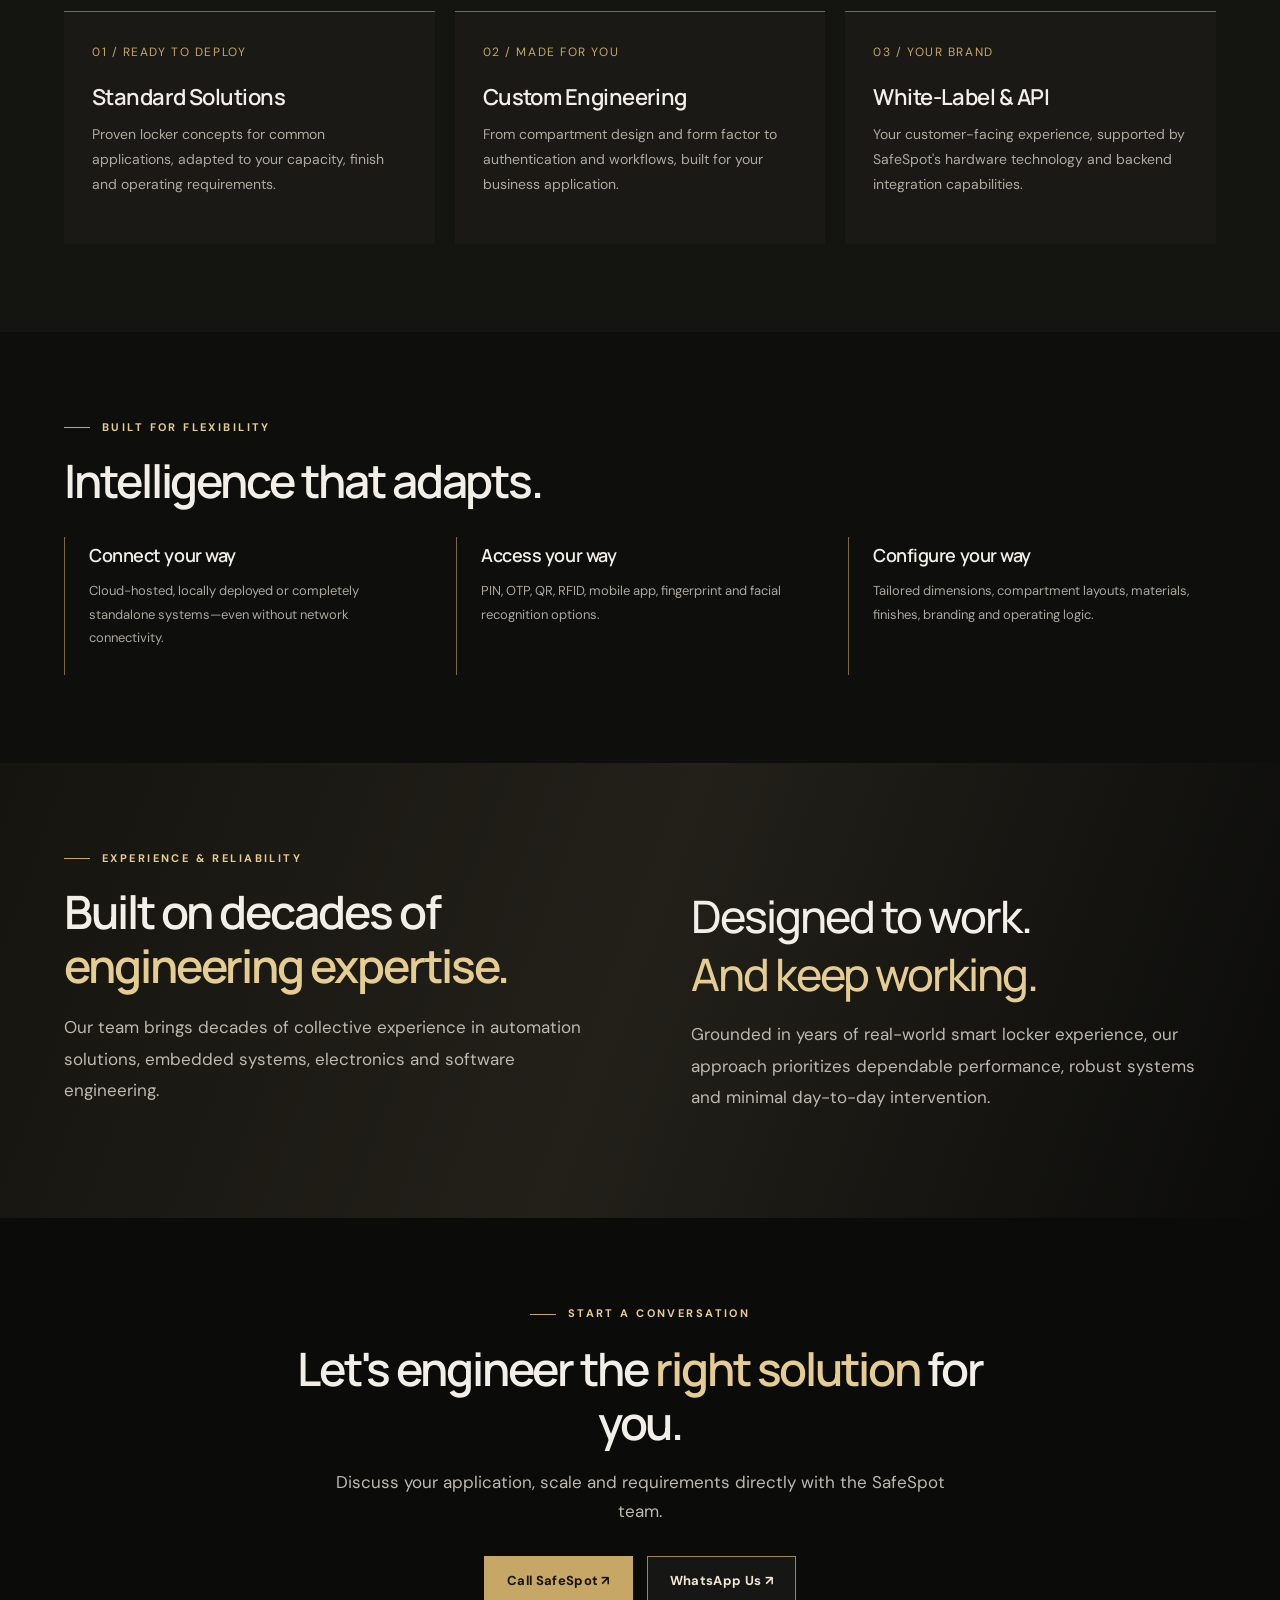
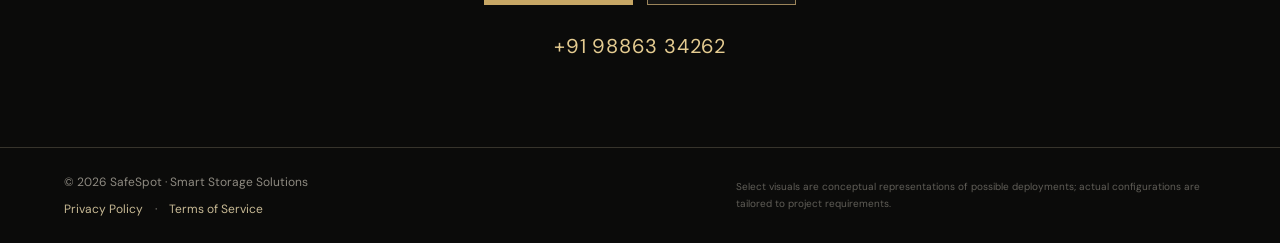
==== commit b51ac3d3: "Publish SafeSpot Website Version 9" ====
--- a/index.html
+++ b/index.html
@@ -1,466 +1,140 @@
 <!DOCTYPE html>
-<html lang="en">
-<head>
-  <meta charset="utf-8">
-  <meta name="viewport" content="width=device-width, initial-scale=1">
-  <title>SafeSpot — Smart Self-Service Lockers for Footwear & Bags</title>
-  <meta name="description" content="SafeSpot smart lockers let your visitors store footwear and bags securely with a quick QR scan — no staff, no setup cost. Zero investment for your facility.">
 
-  <!-- Open Graph / social preview -->
-  <meta property="og:title" content="SafeSpot — Smart Self-Service Lockers">
-  <meta property="og:description" content="Hands-free for visitors. Zero hassle for you. Smart footwear & bag lockers at zero setup cost.">
-  <meta property="og:type" content="website">
-  <meta property="og:url" content="https://www.safespot.in">
-  <meta property="og:image" content="https://www.safespot.in/assets/footwear-hero.jpg">
+<html lang="en"><head><meta charset="utf-8"/><meta content="width=device-width,initial-scale=1" name="viewport"/><meta content="#0b0b0a" name="theme-color"/><meta content="SafeSpot delivers premium, full-stack smart locker solutions. From proprietary electronics and firmware to connected and offline access, beautifully engineered for businesses across India." name="description"/><title>SafeSpot — Intelligent Storage. Beautifully Engineered.</title><style>
+@import url('https://fonts.googleapis.com/css2?family=DM+Sans:wght@400;500;600;700&family=Manrope:wght@400;500;600;700;800&display=swap');
+:root{--bg:#0b0b0a;--surface:#141412;--surface2:#1b1b19;--gold:#c7a765;--goldlight:#e5cc91;--white:#f2efe9;--muted:#a6a39a;--hair:#37342e}*{box-sizing:border-box}html{scroll-behavior:smooth}body{margin:0;background:var(--bg);color:var(--white);font-family:'DM Sans',Arial,sans-serif;-webkit-font-smoothing:antialiased}a{color:inherit;text-decoration:none}button{font:inherit}section{scroll-margin-top:80px}.wrap{max-width:1216px;margin:auto;padding:0 40px}.eyebrow{display:flex;align-items:center;gap:12px;text-transform:uppercase;font-size:11px;letter-spacing:.22em;color:var(--goldlight);font-weight:700}.eyebrow:before{content:'';height:1px;width:26px;background:var(--gold)}h1,h2,h3,p{margin-top:0}h1,h2,h3{font-family:'Manrope',sans-serif}h1{font-size:clamp(43px,5.4vw,81px);line-height:1.08;letter-spacing:-.055em;font-weight:600;margin:24px 0}h2{font-size:clamp(32px,3.6vw,52px);line-height:1.17;letter-spacing:-.045em;font-weight:600;margin:18px 0 20px}h3{font-size:22px;letter-spacing:-.025em;font-weight:600}.muted{color:var(--muted)}.lead{font-size:17px;line-height:1.85;color:#bdb9b1;max-width:640px}.gold{color:var(--goldlight)}.nav{height:82px;display:flex;align-items:center;border-bottom:1px solid #ffffff13;background:#0b0b0bed;position:sticky;top:0;z-index:20;backdrop-filter:blur(16px)}.nav-inner{width:100%;max-width:1320px;margin:auto;padding:0 36px;display:flex;align-items:center;justify-content:space-between}.brand{display:flex;align-items:center;width:197px;height:62px;overflow:hidden}.brand img{display:block;width:194px;height:auto;mix-blend-mode:normal}.links{display:flex;align-items:center;gap:42px;font-size:13px;letter-spacing:.02em;color:#cecbc4}.links a:hover{color:var(--goldlight)}.contact-nav{border:1px solid #8c7854;padding:12px 20px;border-radius:2px;color:var(--goldlight)!important}.menu-btn{display:none;background:transparent;color:white;border:0;font-size:24px}.hero{min-height:710px;position:relative;display:flex;align-items:center;overflow:hidden;background:#1d1914}.hero-photo{position:absolute;inset:0;background-image:url('[data-uri]');background-size:cover;background-position:center center;filter:saturate(.92) contrast(1.03)}.hero:after{content:'';position:absolute;inset:0;background:linear-gradient(90deg,rgba(8,8,7,.88) 0%,rgba(8,8,7,.70) 31%,rgba(8,8,7,.12) 65%,rgba(8,8,7,.03) 100%),linear-gradient(0deg,rgba(8,8,7,.85),transparent 38%)}.hero .wrap{position:relative;z-index:2;width:100%;padding-top:70px;padding-bottom:95px}.hero-content{max-width:755px}.hero p{max-width:530px;line-height:1.8;color:#d6d0c5;font-size:17px}.actions{display:flex;flex-wrap:wrap;gap:14px;margin-top:32px}.btn{display:inline-flex;align-items:center;justify-content:center;gap:12px;padding:15px 22px;border:1px solid #9c855b;font-size:13px;font-weight:700;transition:.2s;letter-spacing:.025em}.btn-primary{background:var(--gold);color:#15120c;border-color:var(--gold)}.btn:hover{transform:translateY(-2px);filter:brightness(1.1)}.btn-ghost{color:#f0e7d4;background:#ffffff0b}.hero-foot{display:flex;gap:40px;margin-top:54px;color:#ddd7cb;font-size:12px;letter-spacing:.04em}.hero-foot span{border-left:1px solid var(--gold);padding-left:15px}.section{padding:102px 0}.intro-grid{display:grid;grid-template-columns:1fr 1fr;gap:72px;align-items:center}.intro-grid h2{max-width:560px}.intro-grid .lead{font-size:18px}.rule{border-top:1px solid var(--hair)}.section-header{display:flex;align-items:end;justify-content:space-between;gap:28px;margin-bottom:46px}.section-header h2{max-width:650px}.section-header p{max-width:350px;font-size:14px;line-height:1.8}.solutions{background:#11110f}.feature-card{display:grid;grid-template-columns:1.15fr .85fr;background:#191916;overflow:hidden;border:1px solid #34312a;min-height:450px}.feature-card .copy{display:flex;flex-direction:column;justify-content:center;padding:clamp(30px,4vw,64px)}.feature-card .copy h3{font-size:32px;line-height:1.24;margin:18px 0}.feature-card .copy p{line-height:1.9;color:#bdb9b1}.feature-card .mini{display:flex;gap:12px;flex-wrap:wrap;margin-top:24px}.chip{font-size:11px;border:1px solid #6b5c40;padding:9px 12px;color:#d7c49d}.product-grid{display:grid;grid-template-columns:repeat(3,1fr);gap:24px;margin-top:28px}.product{background:#191916;border:1px solid #34312a;overflow:hidden}.product .product-art{height:265px;position:relative;overflow:hidden;background:#24231f}.product .product-copy{padding:30px 30px 34px;min-height:185px}.product h3{font-size:19px;margin-bottom:10px}.product p{font-size:13px;line-height:1.8;color:#aaa69f;margin:0}.smalltag{color:var(--gold);font-size:10px;letter-spacing:.16em;text-transform:uppercase;display:block;margin-bottom:12px}.also{padding-top:27px;color:#aaa69f;font-size:13px;line-height:1.8}.also strong{color:#d6d2c7;font-weight:500}.tech{background:radial-gradient(ellipse at 80% 52%,#252016 0%,transparent 43%),#0c0c0b}.tech-grid{display:grid;grid-template-columns:.9fr 1.1fr;gap:82px;align-items:center}.tech-grid .lead{max-width:450px}.stack{border:1px solid #3a3328;padding:30px;background:linear-gradient(145deg,#242018,#111110);box-shadow:0 35px 65px #0006}.stack-head{color:#a99c80;text-transform:uppercase;font-size:10px;letter-spacing:.18em;margin-bottom:16px}.stack-layer{display:flex;align-items:center;gap:20px;padding:19px 18px;margin-bottom:8px;background:#151512;border:1px solid #484034}.stack-layer:last-child{margin-bottom:0}.stack-num{color:var(--gold);font-family:monospace;font-size:12px}.stack-layer strong{display:block;font-size:14px;font-weight:600}.stack-layer span{display:block;color:#9b9588;font-size:11px;margin-top:5px}.approaches{background:#141411}.pillars{display:grid;grid-template-columns:repeat(3,1fr);gap:24px;margin-top:42px}.pillar{padding:38px 30px 35px;border-top:1px solid #796846;background:#1a1916;min-height:252px}.pillar .number{font-size:12px;color:var(--gold);letter-spacing:.13em}.pillar h3{font-size:22px;margin:28px 0 12px}.pillar p{color:#aea99e;font-size:14px;line-height:1.8}.capabilities{background:#0e0e0c}.caps{display:grid;grid-template-columns:repeat(3,1fr);gap:22px;margin-top:40px}.cap{border-left:1px solid #796846;padding:10px 28px 14px}.cap h3{font-size:18px}.cap p{font-size:13px;line-height:1.8;color:#aaa69f}.reliability{padding:96px 0;background:linear-gradient(110deg,#16140f,#222019 49%,#0b0b0a)}.reliability-grid{display:grid;grid-template-columns:.9fr 1fr;gap:90px;align-items:center}.statement{font-family:'Manrope',sans-serif;font-size:clamp(28px,3.5vw,48px);line-height:1.3;letter-spacing:-.045em;font-weight:500}.contact{padding:95px 0 85px;text-align:center}.contact h2{max-width:750px;margin:20px auto}.contact .lead{margin:0 auto}.contact .actions{justify-content:center}.contact-num{font-size:20px;margin-top:28px;color:var(--goldlight);letter-spacing:.04em}footer{border-top:1px solid #37342c;padding:27px 0;color:#8e8a81;font-size:12px}.footer-inner{display:flex;justify-content:space-between;align-items:center;gap:25px}.disclaimer{font-size:10px;line-height:1.7;opacity:.65;max-width:480px}.fade{opacity:0;transform:translateY(18px);transition:opacity .75s ease,transform .75s ease}.fade.visible{opacity:1;transform:none}@media(prefers-reduced-motion:reduce){html{scroll-behavior:auto}.fade{opacity:1;transform:none;transition:none}*{transition:none!important}}@media(max-width:900px){.intro-grid,.tech-grid,.reliability-grid{grid-template-columns:1fr;gap:30px}.product-grid{grid-template-columns:repeat(2,1fr)}.pillars,.caps{grid-template-columns:1fr 1fr}.feature-card{grid-template-columns:1fr}.hero{min-height:690px}.hero:after{background:linear-gradient(90deg,#080807f0,#08080786),linear-gradient(0deg,#080807bd,transparent 65%)}}@media(max-width:640px){.wrap,.nav-inner{padding-left:22px;padding-right:22px}.nav{height:70px}.brand{width:165px}.brand img{width:163px}.menu-btn{display:block}.links{display:none;position:absolute;top:70px;left:0;right:0;background:#10100f;flex-direction:column;gap:0;border-bottom:1px solid #514635}.links.open{display:flex}.links a{padding:18px 26px;width:100%;border-top:1px solid #27251f}.contact-nav{border:0}.hero{min-height:700px}.hero .wrap{padding-top:40px;padding-bottom:50px}.hero-photo{background-position:62% center}.hero:after{background:linear-gradient(90deg,#070706ef,#070706aa 67%,#07070665),linear-gradient(0deg,#070706d9,transparent 70%)}h1{font-size:44px}.hero p{font-size:15px}.hero-foot{gap:14px;flex-direction:column;margin-top:45px}.section{padding:76px 0}.section-header{display:block}.feature-card .copy{padding:30px 24px}.feature-card .copy h3{font-size:27px}.product-grid,.pillars,.caps{grid-template-columns:1fr}.product .product-art{height:245px}.stack{padding:15px}.reliability{padding:75px 0}.contact{padding:75px 0}.footer-inner{display:block}.footer-inner div+div{margin-top:12px}}
 
-  <link rel="icon" type="image/png" href="assets/safespot-logo-crop.png">
 
-  <!--
-    PHONE NUMBER appears in 5 places below (hero CTA, contact link, contact card
-    Call + WhatsApp buttons, footer). To change it, search this file for the digits
-    "9380206421" (links) and "93802-06421" (display text) and update all occurrences.
-  -->
+/* V3 — hero-only image treatment; all lower sections intentionally text-led */
+.feature-card{display:block;min-height:0;position:relative;overflow:hidden;background:linear-gradient(115deg,#211d17 0%,#151512 60%,#10100f 100%);border:1px solid #504632}
+.feature-card:before{content:"";position:absolute;left:0;top:0;bottom:0;width:3px;background:var(--gold)}
+.feature-card .copy{max-width:850px;padding:clamp(36px,5vw,78px) clamp(30px,6vw,88px);position:relative;z-index:1}
+.feature-card .copy h3{font-size:clamp(30px,3.4vw,49px);line-height:1.16}
+.feature-card .copy p{max-width:670px}
+.product-grid{gap:20px;margin-top:20px}
+.product{position:relative;display:flex;min-height:265px;background:#161613;border:1px solid #302d26;transition:border-color .2s,transform .2s}
+.product:hover{border-color:#776343;transform:translateY(-2px)}
+.product:before{content:"";position:absolute;left:28px;top:28px;width:26px;height:2px;background:var(--gold)}
+.product .product-copy{padding:73px 30px 36px;min-height:0;align-self:flex-end}
+.product h3{font-size:clamp(19px,1.65vw,23px);line-height:1.25;margin:8px 0 14px}
+.product p{max-width:325px;font-size:14px;line-height:1.75}
+.solutions .section-header{margin-bottom:34px}
+.section{scroll-margin-top:90px}
+@media(max-width:760px){.feature-card .copy{padding:38px 26px}.product-grid{grid-template-columns:1fr}.product{min-height:190px}.product .product-copy{padding:65px 25px 28px}.product:before{left:25px;top:25px}}
 
-  <link rel="preconnect" href="https://fonts.googleapis.com">
-  <link rel="preconnect" href="https://fonts.gstatic.com" crossorigin>
-  <link href="https://fonts.googleapis.com/css2?family=Archivo:wght@600;700;800;900&family=Plus+Jakarta+Sans:wght@400;500;600;700&display=swap" rel="stylesheet">
-  <link rel="stylesheet" href="styles.css">
-</head>
-<body>
 
-  <!-- ===================== NAV ===================== -->
-  <header class="site-header">
-    <nav class="container nav">
-      <a href="#top" class="nav__logo"><img src="assets/safespot-logo-crop.png" alt="SafeSpot"></a>
-      <div class="nav__links">
-        <a href="#products">Products</a>
-        <a href="#how">How it works</a>
-        <a href="#why">Why SafeSpot</a>
-        <a href="#specs">Specs</a>
-      </div>
-      <a href="#contact" class="btn btn--navy-pill">Contact us</a>
-    </nav>
-  </header>
+/* V4: systematic spacing and alignment refinement */
+:root{--section-space:88px;--section-head-gap:34px;--grid-gap:20px}
+.wrap{max-width:1240px;padding-left:44px;padding-right:44px}
+.section{padding:var(--section-space) 0}
+/* A consistent horizontal rhythm for split header modules */
+.section-header{display:grid;grid-template-columns:minmax(0,1.3fr) minmax(260px,.7fr);align-items:start;column-gap:clamp(45px,7vw,112px);margin-bottom:var(--section-head-gap)}
+.section-header>div{min-width:0}
+.section-header h2{margin:20px 0 0;max-width:700px;text-wrap:balance}
+.section-header>p{margin:0;padding-top:56px;max-width:365px;justify-self:end;font-size:15px;line-height:1.75;color:#bcb6aa}
+/* Harmonized heading rhythm across the page */
+h2{margin-top:18px;margin-bottom:20px}
+.eyebrow{line-height:1.45}
+.intro-grid{grid-template-columns:minmax(0,1fr) minmax(0,.82fr);gap:clamp(48px,8vw,112px);align-items:start}
+.intro-grid .lead{margin:57px 0 0;max-width:450px}
+.feature-card .copy{padding:48px clamp(34px,5vw,72px)}
+.feature-card .copy h3{margin:16px 0 18px}
+.feature-card .copy p{margin-bottom:0}
+.feature-card .mini{margin-top:24px}
+.product-grid{gap:var(--grid-gap);margin-top:20px}
+.product{min-height:240px}
+.product .product-copy{padding:68px 30px 30px}
+.product h3{margin:7px 0 12px}
+.also{padding-top:24px}
+.tech-grid{grid-template-columns:minmax(0,.92fr) minmax(0,1.08fr);gap:clamp(46px,7vw,88px);align-items:center}
+.tech-grid .lead{margin-bottom:16px}
+.stack{padding:24px}
+.stack-layer{padding:17px 18px}
+.pillars{gap:var(--grid-gap);margin-top:34px}
+.pillar{min-height:226px;padding:32px 28px}
+.pillar h3{margin:22px 0 10px}
+.caps{gap:24px;margin-top:30px}
+.cap{padding:6px 24px 12px}
+.cap h3{margin-bottom:12px}
+.reliability{padding:var(--section-space) 0}
+.reliability-grid{grid-template-columns:1fr 1fr;gap:clamp(56px,8vw,110px);align-items:start}
+.reliability-grid>div:nth-child(2){padding-top:50px}
+.statement{margin-bottom:16px}
+.contact{padding:var(--section-space) 0}
+.contact h2{margin-top:20px;margin-bottom:18px}
+.contact .lead{line-height:1.7}
+.contact .actions{margin-top:30px}
+footer{padding:26px 0}
+@media(max-width:900px){
+ .wrap{padding-left:30px;padding-right:30px}
+ .section-header{grid-template-columns:1fr;row-gap:10px}
+ .section-header>p{padding-top:0;margin:0;justify-self:start;max-width:580px}
+ .intro-grid{grid-template-columns:1fr;gap:16px}
+ .intro-grid .lead{margin:0;max-width:600px}
+ .reliability-grid{grid-template-columns:1fr;gap:20px}
+ .reliability-grid>div:nth-child(2){padding-top:0}
+ .tech-grid{grid-template-columns:1fr;gap:32px}
+}
+@media(max-width:640px){
+ :root{--section-space:66px;--section-head-gap:26px}
+ .wrap,.nav-inner{padding-left:22px;padding-right:22px}
+ .section-header h2{margin-top:16px}
+ h2{font-size:clamp(30px,8.2vw,42px);line-height:1.2}
+ .section-header>p{font-size:14px;line-height:1.7}
+ .feature-card .copy{padding:32px 24px}
+ .feature-card .copy h3{font-size:clamp(27px,7.2vw,35px)}
+ .product{min-height:190px}
+ .product .product-copy{padding:64px 24px 26px}
+ .pillars{margin-top:27px;gap:14px}
+ .pillar{min-height:0;padding:28px 24px}
+ .caps{margin-top:26px;gap:18px}
+ .cap{padding-left:20px}
+ .stack{padding:14px}
+ .stack-layer{padding:15px 12px;gap:12px}
+ .reliability{padding:var(--section-space) 0}
+ .contact{padding:var(--section-space) 0}
+}
 
-  <!-- ===================== HERO ===================== -->
-  <section id="top" class="hero">
-    <span class="hero__glow hero__glow--lime" aria-hidden="true"></span>
-    <span class="hero__glow hero__glow--blue" aria-hidden="true"></span>
-    <div class="container hero__grid">
-      <div class="hero__copy">
-        <div class="eyebrow eyebrow--pill">
-          <span class="eyebrow__dot"></span>
-          <span class="eyebrow__text eyebrow__text--lime">Smart Storage Solutions</span>
-        </div>
-        <h1 class="hero__title">Hands-free for visitors.<br><span class="accent">Zero hassle</span> for you.</h1>
-        <p class="hero__sub">SafeSpot smart lockers let your visitors store footwear and bags securely with a quick QR scan — no staff, no setup cost. A cleaner, premium experience that can even earn you revenue.</p>
-        <div class="hero__cta cta-row">
-          <a href="#contact" class="btn btn--lime">Get SafeSpot at your facility</a>
-          <a href="tel:+919380206421" class="btn btn--ghost">
-            <svg width="17" height="17" viewBox="0 0 24 24" fill="none" stroke="currentColor" stroke-width="2.1" stroke-linecap="round" stroke-linejoin="round"><path d="M22 16.92v3a2 2 0 0 1-2.18 2 19.79 19.79 0 0 1-8.63-3.07 19.5 19.5 0 0 1-6-6 19.79 19.79 0 0 1-3.07-8.67A2 2 0 0 1 4.11 2h3a2 2 0 0 1 2 1.72c.13.96.36 1.9.69 2.81a2 2 0 0 1-.45 2.11L8.09 9.91a16 16 0 0 0 6 6l1.27-1.27a2 2 0 0 1 2.11-.45c.91.33 1.85.56 2.81.69A2 2 0 0 1 22 16.92z"/></svg>
-            Call 93802-06421
-          </a>
-        </div>
-        <div class="hero__trust">
-          <span><span class="bullet">●</span> No staff</span>
-          <span><span class="bullet">●</span> Easy</span>
-          <span><span class="bullet">●</span> Safe</span>
-          <span><span class="bullet">●</span> Zero investment</span>
-        </div>
-      </div>
-      <div class="hero__media">
-        <div class="hero__image hero__carousel" aria-label="SafeSpot lockers in use">
-          <div class="hero__track">
-            <figure class="hero__slide">
-              <img src="assets/footwear-hero.jpg" alt="Visitor using a SafeSpot footwear locker">
-              <figcaption class="hero__slide-label">Footwear Locker</figcaption>
-            </figure>
-            <figure class="hero__slide">
-              <img src="assets/bag-hero.jpg" alt="Visitor using a SafeSpot bag locker">
-              <figcaption class="hero__slide-label">Bag Locker</figcaption>
-            </figure>
-          </div>
-        </div>
-        <div class="hero__badge hero__badge--cost">
-          <div class="hero__badge-num">₹0</div>
-          <div class="hero__badge-label">Setup cost<br>for your facility</div>
-        </div>
-        <div class="hero__badge hero__badge--secure">
-          <svg width="22" height="22" viewBox="0 0 24 24" fill="none" stroke="#D7DD2B" stroke-width="2" stroke-linecap="round" stroke-linejoin="round"><path d="M12 22s8-4 8-10V5l-8-3-8 3v7c0 6 8 10 8 10z"/></svg>
-          <div>CCTV secured<br><span class="muted">via smartphone</span></div>
-        </div>
-      </div>
-    </div>
-  </section>
+/* Footer legal links */
+.footer-brand{display:flex;flex-direction:column;gap:11px}
+.footer-legal{display:flex;align-items:center;flex-wrap:wrap;gap:12px}
+.footer-legal a{color:#c7b994;text-decoration:none;transition:color .2s ease}
+.footer-legal a:hover,.footer-legal a:focus-visible{color:var(--goldlight);text-decoration:underline;text-underline-offset:4px}
+.footer-legal a:focus-visible{outline:2px solid var(--goldlight);outline-offset:4px}
+@media(max-width:600px){.footer-brand{gap:10px}.footer-legal{gap:10px}}
 
-  <!-- ===================== STATS BAND ===================== -->
-  <section class="stats">
-    <div class="container stats__grid">
-      <div class="stat"><div class="stat__num">₹0</div><div class="stat__label">Setup cost for facilities</div></div>
-      <div class="stat"><div class="stat__num">24/7</div><div class="stat__label">Self-service access</div></div>
-      <div class="stat"><div class="stat__num">100%</div><div class="stat__label">Cashless &amp; contactless</div></div>
-      <div class="stat"><div class="stat__num">0</div><div class="stat__label">Staff to supervise</div></div>
-    </div>
-  </section>
+/* V8 — consistent top alignment for all side-by-side content sections.
+   Do not change intentionally centered hero/contact layouts. */
+@media (min-width: 901px) {
+  .intro-grid,
+  .section-header,
+  .tech-grid,
+  .reliability-grid { align-items: start; }
+  .intro-grid > *,
+  .section-header > *,
+  .tech-grid > *,
+  .reliability-grid > * { align-self: start; }
+  .intro-grid .lead { margin-top: 0; }
+  .section-header > p { padding-top: 0; }
+  .reliability-grid > div:nth-child(2) { padding-top: 0; }
+}
 
-  <!-- ===================== PROBLEM ===================== -->
-  <section class="section problem">
-    <div class="container problem__head">
-      <div class="eyebrow"><span class="eyebrow__dot"></span><span class="eyebrow__text eyebrow__text--olive">The problem</span></div>
-      <h2 class="section__title">Managing footwear &amp; bags in busy spaces is harder than it looks.</h2>
-      <p class="section__sub">Traditional storage means staff, mess, and worried visitors. Here's what facilities deal with every day.</p>
-    </div>
-    <div class="container card-grid card-grid--4">
-      <article class="card">
-        <div class="icon-chip" style="background:#FBECEC;">
-          <svg width="23" height="23" viewBox="0 0 24 24" fill="none" stroke="#C0392B" stroke-width="2" stroke-linecap="round" stroke-linejoin="round"><rect x="3" y="11" width="18" height="11" rx="2"/><path d="M7 11V7a5 5 0 0 1 9.9-1"/></svg>
-        </div>
-        <h3 class="card__title">Theft &amp; confusion</h3>
-        <p class="card__body">Risk of theft, lost valuables, or walking off in someone else's footwear.</p>
-      </article>
-      <article class="card">
-        <div class="icon-chip" style="background:#EEF1FB;">
-          <svg width="23" height="23" viewBox="0 0 24 24" fill="none" stroke="#1D3C8B" stroke-width="2" stroke-linecap="round" stroke-linejoin="round"><path d="M17 21v-2a4 4 0 0 0-4-4H5a4 4 0 0 0-4 4v2"/><circle cx="9" cy="7" r="4"/><path d="M23 21v-2a4 4 0 0 0-3-3.87"/><path d="M16 3.13a4 4 0 0 1 0 7.75"/></svg>
-        </div>
-        <h3 class="card__title">Staff overloaded</h3>
-        <p class="card__body">People tied up collecting, tagging, storing and returning belongings all day.</p>
-      </article>
-      <article class="card">
-        <div class="icon-chip" style="background:#FDF3E1;">
-          <svg width="23" height="23" viewBox="0 0 24 24" fill="none" stroke="#B7791F" stroke-width="2" stroke-linecap="round" stroke-linejoin="round"><path d="M3 6h18"/><path d="M19 6v14a2 2 0 0 1-2 2H7a2 2 0 0 1-2-2V6"/><path d="M8 6V4a2 2 0 0 1 2-2h4a2 2 0 0 1 2 2v2"/></svg>
-        </div>
-        <h3 class="card__title">Clutter &amp; mess</h3>
-        <p class="card__body">Footwear and bags scattered on floors make a facility look anything but premium.</p>
-      </article>
-      <article class="card">
-        <div class="icon-chip" style="background:#EAF3EE;">
-          <svg width="23" height="23" viewBox="0 0 24 24" fill="none" stroke="#1F8A5B" stroke-width="2" stroke-linecap="round" stroke-linejoin="round"><circle cx="12" cy="12" r="10"/><path d="M12 16v-4"/><path d="M12 8h.01"/></svg>
-        </div>
-        <h3 class="card__title">Visitor anxiety</h3>
-        <p class="card__body">Carrying bags around or checking on them constantly — never fully enjoying the visit.</p>
-      </article>
-    </div>
-  </section>
-
-  <!-- ===================== PRODUCTS ===================== -->
-  <section id="products" class="products">
-    <div class="container products__head">
-      <div class="eyebrow eyebrow--center"><span class="eyebrow__dot"></span><span class="eyebrow__text eyebrow__text--lime">The solution</span></div>
-      <h2 class="section__title section__title--light">One smart locker that does it all — securely, automatically, around the clock.</h2>
-      <p class="section__sub section__sub--light">Purpose-built for footwear and bags, SafeSpot keeps your space clean and your visitors free.</p>
-    </div>
-
-    <!-- Footwear -->
-    <div class="container product-row__wrap">
-      <div class="product-row">
-        <div class="product-row__media">
-          <img src="assets/footwear-product.jpg" alt="SafeSpot Footwear Locker">
-        </div>
-        <div class="product-row__copy">
-          <span class="pill-label">Footwear Locker</span>
-          <h3 class="product-row__title">Safe spaces, better experience.</h3>
-          <p class="product-row__body">Prevents theft and confusion, removes all manual handling, and keeps entrances clean and organised — perfect for temples, gyms and sports facilities.</p>
-          <div class="spec-chips">
-            <span class="spec-chip">18 compartments</span>
-            <span class="spec-chip">4 pairs each</span>
-            <span class="spec-chip">QR + CCTV</span>
-            <span class="spec-chip">6–8 hr backup</span>
-          </div>
-          <div class="unit-size">
-            <svg width="17" height="17" viewBox="0 0 24 24" fill="none" stroke="#D7DD2B" stroke-width="2" stroke-linecap="round" stroke-linejoin="round"><path d="M21 16V8a2 2 0 0 0-1-1.73l-7-4a2 2 0 0 0-2 0l-7 4A2 2 0 0 0 3 8v8a2 2 0 0 0 1 1.73l7 4a2 2 0 0 0 2 0l7-4A2 2 0 0 0 21 16z"/></svg>
-            <span><strong>Unit size</strong>&nbsp; 4'7"W × 5'3"H × 1'2"D</span>
-          </div>
-        </div>
-      </div>
-    </div>
-
-    <!-- Bag -->
-    <div class="container product-row__wrap">
-      <div class="product-row product-row--reverse">
-        <div class="product-row__copy">
-          <span class="pill-label">Bag Locker</span>
-          <h3 class="product-row__title">Carry less, enjoy more.</h3>
-          <p class="product-row__body">Premium, supervision-free bag storage that keeps valuables safe and spaces clutter-free — so visitors at sports centres, play arenas and malls can go hands-free.</p>
-          <div class="spec-chips">
-            <span class="spec-chip">12 compartments</span>
-            <span class="spec-chip">65 L each</span>
-            <span class="spec-chip">QR + CCTV</span>
-            <span class="spec-chip">6–8 hr backup</span>
-          </div>
-          <div class="unit-size">
-            <svg width="17" height="17" viewBox="0 0 24 24" fill="none" stroke="#D7DD2B" stroke-width="2" stroke-linecap="round" stroke-linejoin="round"><path d="M21 16V8a2 2 0 0 0-1-1.73l-7-4a2 2 0 0 0-2 0l-7 4A2 2 0 0 0 3 8v8a2 2 0 0 0 1 1.73l7 4a2 2 0 0 0 2 0l7-4A2 2 0 0 0 21 16z"/></svg>
-            <span><strong>Unit size</strong>&nbsp; 4'10"W × 5'8"H × 1'2"D</span>
-          </div>
-        </div>
-        <div class="product-row__media">
-          <img src="assets/bag-product.jpg" alt="SafeSpot Smart Bag Locker">
-        </div>
-      </div>
-    </div>
-
-    <!-- E-commerce teaser (provisional placeholder — remove this whole block to hide) -->
-    <div class="container product-row__wrap product-row__wrap--last">
-      <div class="ecom">
-        <div class="ecom__copy">
-          <span class="pill-label pill-label--outline">Coming soon</span>
-          <h3 class="ecom__title">E-commerce delivery &amp; pick-up lockers</h3>
-          <p class="ecom__body">Secure, contactless parcel drop-off and collection for apartments and residential communities.</p>
-        </div>
-        <a href="#contact" class="btn btn--lime btn--sm">Notify me</a>
-      </div>
-    </div>
-  </section>
-
-  <!-- ===================== HOW IT WORKS ===================== -->
-  <section id="how" class="section how">
-    <div class="container how__head">
-      <div class="eyebrow"><span class="eyebrow__dot"></span><span class="eyebrow__text eyebrow__text--olive">How it works</span></div>
-      <h2 class="section__title">Four taps. No queues. No staff.</h2>
-      <p class="section__sub">A visitor stores and collects belongings entirely on their own — start to finish in under a minute.</p>
-    </div>
-    <div class="container how__grid">
-      <div class="steps">
-        <div class="step">
-          <div class="step__num">1</div>
-          <h3 class="step__title">Scan</h3>
-          <p class="step__body">Scan the locker's QR code with your phone camera.</p>
-        </div>
-        <div class="step">
-          <div class="step__num">2</div>
-          <h3 class="step__title">Pay</h3>
-          <p class="step__body">Complete payment online — UPI, cards or wallets.</p>
-        </div>
-        <div class="step">
-          <div class="step__num">3</div>
-          <h3 class="step__title">Store</h3>
-          <p class="step__body">The allotted compartment opens — place items and close.</p>
-        </div>
-        <div class="step">
-          <div class="step__num step__num--lime">4</div>
-          <h3 class="step__title">Pick-up</h3>
-          <p class="step__body">Scan again to authenticate and collect, anytime.</p>
-        </div>
-      </div>
-      <div class="how__image">
-        <img src="assets/footwear-scan.jpg" alt="Scanning a SafeSpot locker QR code">
-      </div>
-    </div>
-    <div class="container check-row">
-      <div class="check"><span class="check__tick">✓</span> Safe &amp; private storage</div>
-      <div class="check"><span class="check__tick">✓</span> No waiting or queues</div>
-      <div class="check"><span class="check__tick">✓</span> No dependency on staff</div>
-      <div class="check"><span class="check__tick">✓</span> Open &amp; access anytime</div>
-    </div>
-  </section>
-
-  <!-- ===================== BEST SUITED FOR ===================== -->
-  <section class="section venues">
-    <div class="container">
-      <div class="venues__head">
-        <div class="eyebrow eyebrow--center"><span class="eyebrow__dot"></span><span class="eyebrow__text eyebrow__text--olive">Where it fits</span></div>
-        <h2 class="section__title">Perfect for high-footfall spaces</h2>
-      </div>
-      <div class="venues__grid">
-        <div class="venue">
-          <svg width="26" height="26" viewBox="0 0 24 24" fill="none" stroke="#1D3C8B" stroke-width="1.8" stroke-linecap="round" stroke-linejoin="round"><path d="M3 21h18"/><path d="M5 21V10l7-5 7 5v11"/><path d="M9 21v-6h6v6"/></svg>
-          <span>Temples</span>
-        </div>
-        <div class="venue">
-          <svg width="26" height="26" viewBox="0 0 24 24" fill="none" stroke="#1D3C8B" stroke-width="1.8" stroke-linecap="round" stroke-linejoin="round"><circle cx="12" cy="12" r="9"/><path d="M12 3a9 9 0 0 0 0 18"/><path d="M3 12h18"/></svg>
-          <span>Sports centres</span>
-        </div>
-        <div class="venue">
-          <svg width="26" height="26" viewBox="0 0 24 24" fill="none" stroke="#1D3C8B" stroke-width="1.8" stroke-linecap="round" stroke-linejoin="round"><path d="M6.5 6.5h11"/><path d="M6.5 17.5h11"/><rect x="4" y="9" width="16" height="6" rx="1"/><path d="M2 11v2"/><path d="M22 11v2"/></svg>
-          <span>Gyms &amp; fitness</span>
-        </div>
-        <div class="venue">
-          <svg width="26" height="26" viewBox="0 0 24 24" fill="none" stroke="#1D3C8B" stroke-width="1.8" stroke-linecap="round" stroke-linejoin="round"><circle cx="12" cy="12" r="10"/><path d="m8 14 1.5-4.5L14 8"/><circle cx="12" cy="12" r="2"/></svg>
-          <span>Kids play arenas</span>
-        </div>
-        <div class="venue">
-          <svg width="26" height="26" viewBox="0 0 24 24" fill="none" stroke="#1D3C8B" stroke-width="1.8" stroke-linecap="round" stroke-linejoin="round"><circle cx="12" cy="12" r="10"/><path d="M12 2v20"/><path d="M2 12h20"/></svg>
-          <span>Bowling alleys</span>
-        </div>
-        <div class="venue">
-          <svg width="26" height="26" viewBox="0 0 24 24" fill="none" stroke="#1D3C8B" stroke-width="1.8" stroke-linecap="round" stroke-linejoin="round"><path d="M3 9h18l-1 11H4L3 9z"/><path d="M8 9V6a4 4 0 0 1 8 0v3"/></svg>
-          <span>Malls &amp; shops</span>
-        </div>
-        <div class="venue">
-          <svg width="26" height="26" viewBox="0 0 24 24" fill="none" stroke="#1D3C8B" stroke-width="1.8" stroke-linecap="round" stroke-linejoin="round"><path d="M12 2v6"/><circle cx="12" cy="14" r="8"/><path d="M12 14h.01"/></svg>
-          <span>Amusement parks</span>
-        </div>
-        <div class="venue">
-          <svg width="26" height="26" viewBox="0 0 24 24" fill="none" stroke="#1D3C8B" stroke-width="1.8" stroke-linecap="round" stroke-linejoin="round"><path d="M2 12h20"/><path d="M5 12V7a7 7 0 0 1 14 0v5"/><path d="M4 12v5a3 3 0 0 0 3 3h10a3 3 0 0 0 3-3v-5"/></svg>
-          <span>Fitness studios</span>
-        </div>
-      </div>
-    </div>
-  </section>
-
-  <!-- ===================== WHY SAFESPOT ===================== -->
-  <section id="why" class="why">
-    <span class="why__glow" aria-hidden="true"></span>
-    <div class="container why__inner">
-      <div class="why__head">
-        <div class="eyebrow"><span class="eyebrow__dot"></span><span class="eyebrow__text eyebrow__text--lime">Why SafeSpot</span></div>
-        <h2 class="section__title section__title--light">A smarter venue. Happier visitors. Zero burden on you.</h2>
-      </div>
-      <div class="why__grid">
-        <article class="why-card">
-          <div class="why-card__chip">
-            <svg width="24" height="24" viewBox="0 0 24 24" fill="none" stroke="#14275C" stroke-width="2.1" stroke-linecap="round" stroke-linejoin="round"><line x1="12" y1="1" x2="12" y2="23"/><path d="M17 5H9.5a3.5 3.5 0 0 0 0 7h5a3.5 3.5 0 0 1 0 7H6"/></svg>
-          </div>
-          <h3 class="why-card__title">Zero investment</h3>
-          <p class="why-card__body">No setup cost, no financial burden. We install and maintain everything.</p>
-        </article>
-        <article class="why-card">
-          <div class="why-card__chip">
-            <svg width="24" height="24" viewBox="0 0 24 24" fill="none" stroke="#14275C" stroke-width="2.1" stroke-linecap="round" stroke-linejoin="round"><path d="M23 6l-9.5 9.5-5-5L1 18"/><path d="M17 6h6v6"/></svg>
-          </div>
-          <h3 class="why-card__title">Added revenue</h3>
-          <p class="why-card__body">A new income stream — your facility earns from every single use.</p>
-        </article>
-        <article class="why-card">
-          <div class="why-card__chip">
-            <svg width="24" height="24" viewBox="0 0 24 24" fill="none" stroke="#14275C" stroke-width="2.1" stroke-linecap="round" stroke-linejoin="round"><path d="M16 21v-2a4 4 0 0 0-4-4H6a4 4 0 0 0-4 4v2"/><circle cx="9" cy="7" r="4"/><line x1="17" y1="8" x2="23" y2="14"/><line x1="23" y1="8" x2="17" y2="14"/></svg>
-          </div>
-          <h3 class="why-card__title">Zero staff</h3>
-          <p class="why-card__body">Fully self-service. No one to collect, tag, store or return belongings.</p>
-        </article>
-        <article class="why-card">
-          <div class="why-card__chip">
-            <svg width="24" height="24" viewBox="0 0 24 24" fill="none" stroke="#14275C" stroke-width="2.1" stroke-linecap="round" stroke-linejoin="round"><path d="M8 14s1.5 2 4 2 4-2 4-2"/><line x1="9" y1="9" x2="9.01" y2="9"/><line x1="15" y1="9" x2="15.01" y2="9"/><circle cx="12" cy="12" r="10"/></svg>
-          </div>
-          <h3 class="why-card__title">Happier visitors</h3>
-          <p class="why-card__body">A premium, hands-free experience they'll remember and come back for.</p>
-        </article>
-      </div>
-    </div>
-  </section>
-
-  <!-- ===================== SPECS ===================== -->
-  <section id="specs" class="section specs">
-    <div class="container">
-      <div class="specs__head">
-        <div class="eyebrow"><span class="eyebrow__dot"></span><span class="eyebrow__text eyebrow__text--olive">Specifications</span></div>
-        <h2 class="section__title">Compare the lockers</h2>
-      </div>
-      <div class="specs__scroll">
-        <div class="specs__table">
-          <div class="specs__row specs__row--head">
-            <div class="specs__cell specs__cell--spec">Specification</div>
-            <div class="specs__cell specs__cell--col">Footwear Locker</div>
-            <div class="specs__cell specs__cell--col">Bag Locker</div>
-          </div>
-          <div class="specs__row">
-            <div class="specs__cell specs__cell--label">Compartments</div>
-            <div class="specs__cell specs__cell--val">18 compartments</div>
-            <div class="specs__cell specs__cell--val">12 compartments</div>
-          </div>
-          <div class="specs__row specs__row--alt">
-            <div class="specs__cell specs__cell--label">Capacity each</div>
-            <div class="specs__cell specs__cell--val">4 pairs of footwear</div>
-            <div class="specs__cell specs__cell--val">65 litres</div>
-          </div>
-          <div class="specs__row">
-            <div class="specs__cell specs__cell--label">Unit size (W × H × D)</div>
-            <div class="specs__cell specs__cell--val">4'7" × 5'3" × 1'2"</div>
-            <div class="specs__cell specs__cell--val">4'10" × 5'8" × 1'2"</div>
-          </div>
-          <div class="specs__row specs__row--alt">
-            <div class="specs__cell specs__cell--label">Security</div>
-            <div class="specs__cell specs__cell--val">CCTV via smartphone</div>
-            <div class="specs__cell specs__cell--val">CCTV via smartphone</div>
-          </div>
-          <div class="specs__row">
-            <div class="specs__cell specs__cell--label">Power requirement</div>
-            <div class="specs__cell specs__cell--val">~15 units / month</div>
-            <div class="specs__cell specs__cell--val">~15 units / month</div>
-          </div>
-          <div class="specs__row specs__row--alt">
-            <div class="specs__cell specs__cell--label">Power backup</div>
-            <div class="specs__cell specs__cell--val">6–8 hours</div>
-            <div class="specs__cell specs__cell--val">6–8 hours</div>
-          </div>
-        </div>
-      </div>
-    </div>
-  </section>
-
-  <!-- ===================== CONTACT ===================== -->
-  <section id="contact" class="contact">
-    <span class="contact__glow" aria-hidden="true"></span>
-    <div class="container contact__grid">
-      <div class="contact__copy">
-        <div class="eyebrow"><span class="eyebrow__dot"></span><span class="eyebrow__text eyebrow__text--lime">Get in touch</span></div>
-        <h2 class="section__title section__title--light">Install SafeSpot at your facility.</h2>
-        <p class="contact__sub">Let's create a better experience for your visitors — at zero cost to you. Tell us about your space and we'll take it from there.</p>
-        <a href="tel:+919380206421" class="contact__line">
-          <span class="contact__icon">
-            <svg width="22" height="22" viewBox="0 0 24 24" fill="none" stroke="#D7DD2B" stroke-width="2" stroke-linecap="round" stroke-linejoin="round"><path d="M22 16.92v3a2 2 0 0 1-2.18 2 19.79 19.79 0 0 1-8.63-3.07 19.5 19.5 0 0 1-6-6 19.79 19.79 0 0 1-3.07-8.67A2 2 0 0 1 4.11 2h3a2 2 0 0 1 2 1.72c.13.96.36 1.9.69 2.81a2 2 0 0 1-.45 2.11L8.09 9.91a16 16 0 0 0 6 6l1.27-1.27a2 2 0 0 1 2.11-.45c.91.33 1.85.56 2.81.69A2 2 0 0 1 22 16.92z"/></svg>
-          </span>
-          <span><span class="contact__line-label">Call or WhatsApp</span><span class="contact__line-value">93802-06421</span></span>
-        </a>
-        <div class="contact__line">
-          <span class="contact__icon">
-            <svg width="22" height="22" viewBox="0 0 24 24" fill="none" stroke="#D7DD2B" stroke-width="2" stroke-linecap="round" stroke-linejoin="round"><circle cx="12" cy="12" r="10"/><line x1="2" y1="12" x2="22" y2="12"/><path d="M12 2a15.3 15.3 0 0 1 4 10 15.3 15.3 0 0 1-4 10 15.3 15.3 0 0 1-4-10 15.3 15.3 0 0 1 4-10z"/></svg>
-          </span>
-          <span><span class="contact__line-label">Website</span><span class="contact__line-value">www.safespot.in</span></span>
-        </div>
-      </div>
-
-      <div class="contact__card">
-        <h3 class="contact__card-title">Talk to us today</h3>
-        <p class="contact__card-sub">Call or message us and we'll arrange a free, no-obligation site visit for your facility.</p>
-        <a href="tel:+919380206421" class="btn btn--navy-block">
-          <svg width="19" height="19" viewBox="0 0 24 24" fill="none" stroke="currentColor" stroke-width="2.1" stroke-linecap="round" stroke-linejoin="round"><path d="M22 16.92v3a2 2 0 0 1-2.18 2 19.79 19.79 0 0 1-8.63-3.07 19.5 19.5 0 0 1-6-6 19.79 19.79 0 0 1-3.07-8.67A2 2 0 0 1 4.11 2h3a2 2 0 0 1 2 1.72c.13.96.36 1.9.69 2.81a2 2 0 0 1-.45 2.11L8.09 9.91a16 16 0 0 0 6 6l1.27-1.27a2 2 0 0 1 2.11-.45c.91.33 1.85.56 2.81.69A2 2 0 0 1 22 16.92z"/></svg>
-          Call 93802-06421
-        </a>
-        <a href="https://wa.me/919380206421" target="_blank" rel="noopener" class="btn btn--wa-block">
-          <svg width="19" height="19" viewBox="0 0 24 24" fill="currentColor"><path d="M.057 24l1.687-6.163a11.867 11.867 0 0 1-1.587-5.946C.16 5.335 5.495 0 12.05 0a11.817 11.817 0 0 1 8.413 3.488 11.824 11.824 0 0 1 3.48 8.414c-.003 6.557-5.338 11.892-11.893 11.892a11.9 11.9 0 0 1-5.688-1.448L.057 24zm6.597-3.807c1.676.995 3.276 1.591 5.392 1.592 5.448 0 9.886-4.434 9.889-9.885.002-5.462-4.415-9.89-9.881-9.892-5.452 0-9.887 4.434-9.889 9.884a9.86 9.86 0 0 0 1.512 5.26l-.999 3.648 3.685-.967zm11.387-5.464c-.074-.124-.272-.198-.57-.347-.297-.149-1.758-.868-2.031-.967-.272-.099-.47-.149-.669.149-.198.297-.768.967-.941 1.165-.173.198-.347.223-.644.074-.297-.149-1.255-.462-2.39-1.475-.883-.788-1.48-1.761-1.653-2.059-.173-.297-.018-.458.13-.606.134-.133.297-.347.446-.521.151-.172.2-.296.3-.495.099-.198.05-.372-.025-.521-.075-.148-.669-1.611-.916-2.206-.242-.579-.487-.501-.669-.51l-.57-.01c-.198 0-.52.074-.792.372s-1.04 1.016-1.04 2.479 1.065 2.876 1.213 3.074c.149.198 2.095 3.2 5.076 4.487.709.306 1.263.489 1.694.626.712.226 1.36.194 1.872.118.571-.085 1.758-.719 2.006-1.413.248-.694.248-1.289.173-1.413z"/></svg>
-          WhatsApp us
-        </a>
-        <div class="contact__reassure">
-          <div class="check"><span class="check__tick">✓</span> Free site visit &amp; assessment</div>
-          <div class="check"><span class="check__tick">✓</span> Zero setup cost for your facility</div>
-          <div class="check"><span class="check__tick">✓</span> We install, maintain &amp; support</div>
-        </div>
-      </div>
-    </div>
-  </section>
-
-  <!-- ===================== FOOTER ===================== -->
-  <footer class="footer">
-    <div class="container footer__grid">
-      <div>
-        <img src="assets/safespot-logo-white.png" alt="SafeSpot" class="footer__logo">
-        <p class="footer__tagline">Smart storage solutions for safer, cleaner and tension-free spaces. No staff. Easy. Safe.</p>
-      </div>
-      <div>
-        <div class="footer__heading">Products</div>
-        <div class="footer__links">
-          <a href="#products">Footwear Locker</a>
-          <a href="#products">Bag Locker</a>
-          <a href="#products">E-commerce Lockers</a>
-        </div>
-      </div>
-      <div>
-        <div class="footer__heading">Contact</div>
-        <div class="footer__links">
-          <a href="tel:+919380206421">93802-06421</a>
-          <span class="footer__text">www.safespot.in</span>
-          <a href="#contact">Request a site visit</a>
-        </div>
-      </div>
-    </div>
-    <div class="container footer__bar">
-      <span>© 2026 SafeSpot. All rights reserved.</span>
-      <div class="footer__legal">
-        <a href="terms.html">Terms of Service</a>
-        <a href="privacy.html">Privacy Policy</a>
-      </div>
-    </div>
-  </footer>
-
-</body>
-</html>
+/* V9: Align companion columns with main heading, not eyebrow labels.
+   Keep alignment intentional on desktop; stacked mobile layouts stay natural. */
+@media (min-width: 901px) {
+  .intro-grid > .lead { margin-top: 36px; }
+  .section-header > p { padding-top: 36px; }
+  .reliability-grid > div:nth-child(2) { padding-top: 36px; }
+}
+</style></head><body>
+<header class="nav"><div class="nav-inner"><a aria-label="SafeSpot home" class="brand" href="#top"><img alt="SafeSpot logo" src="[data-uri]